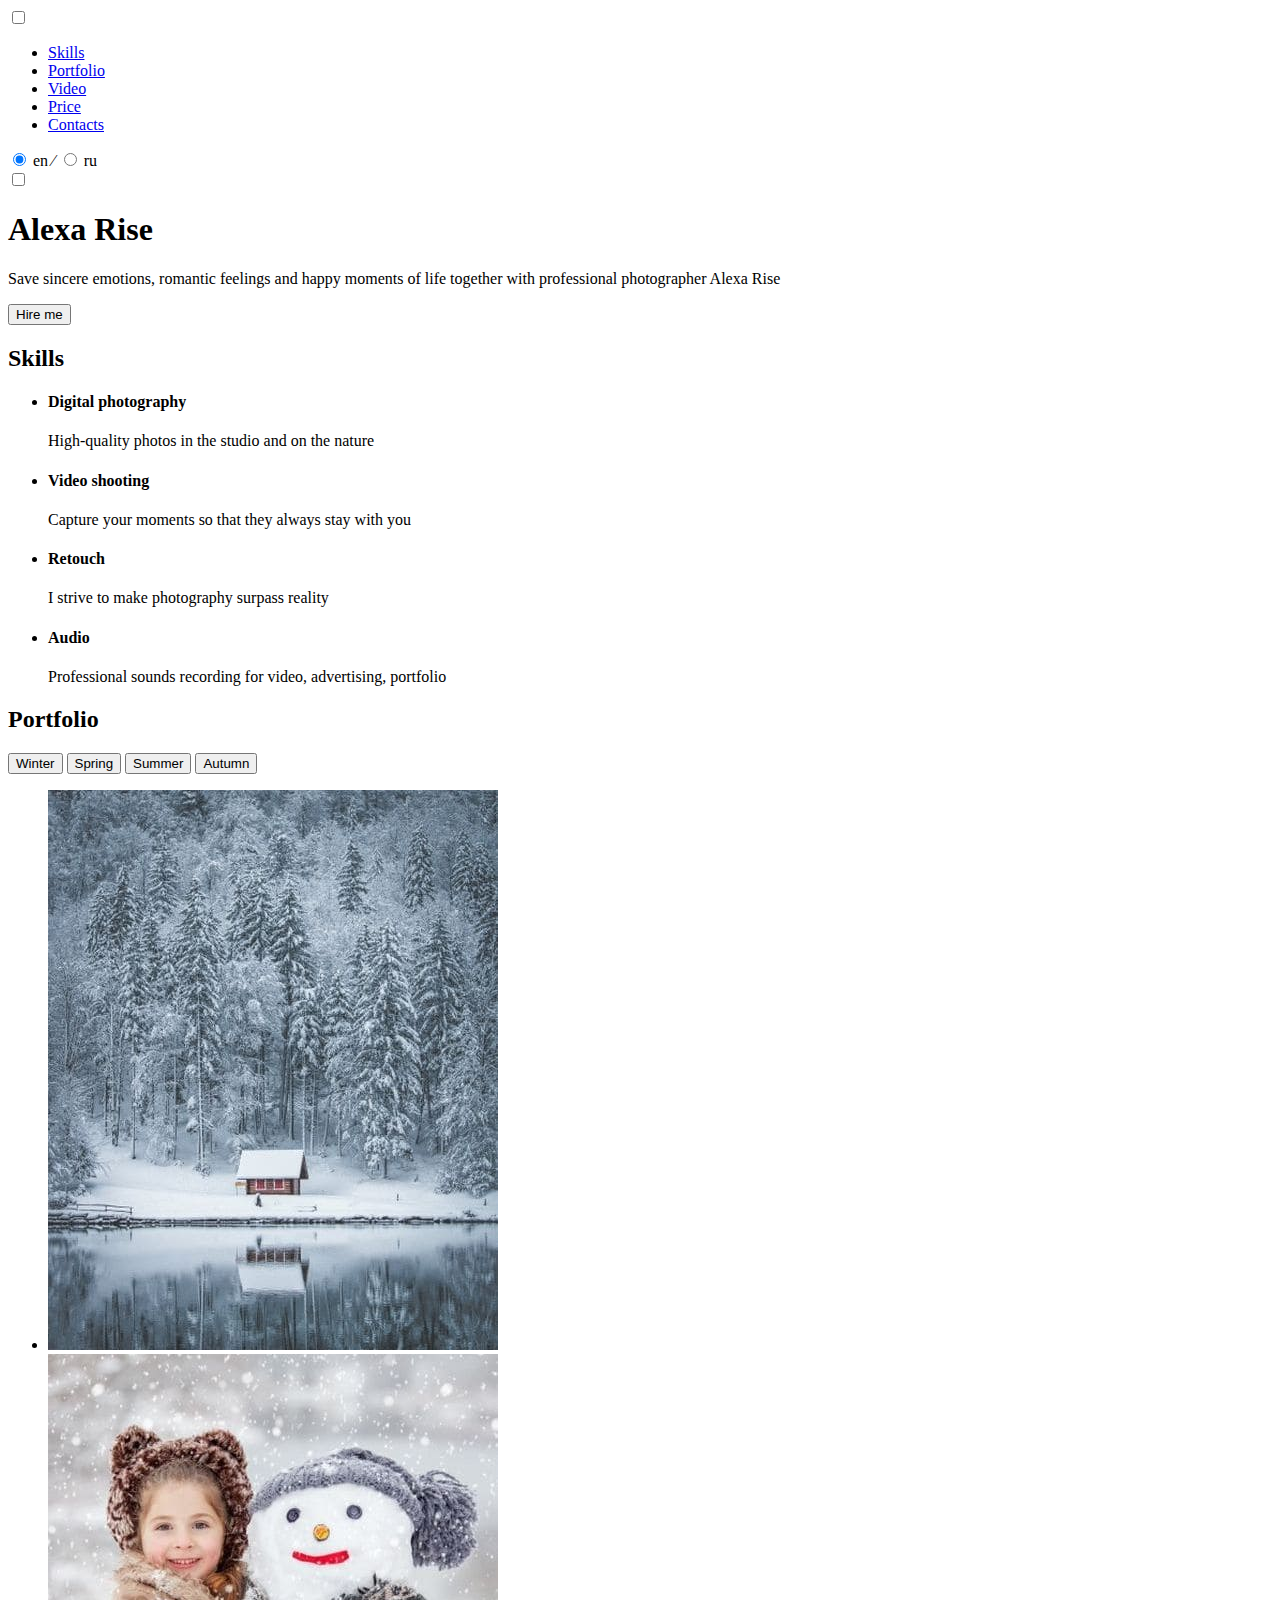
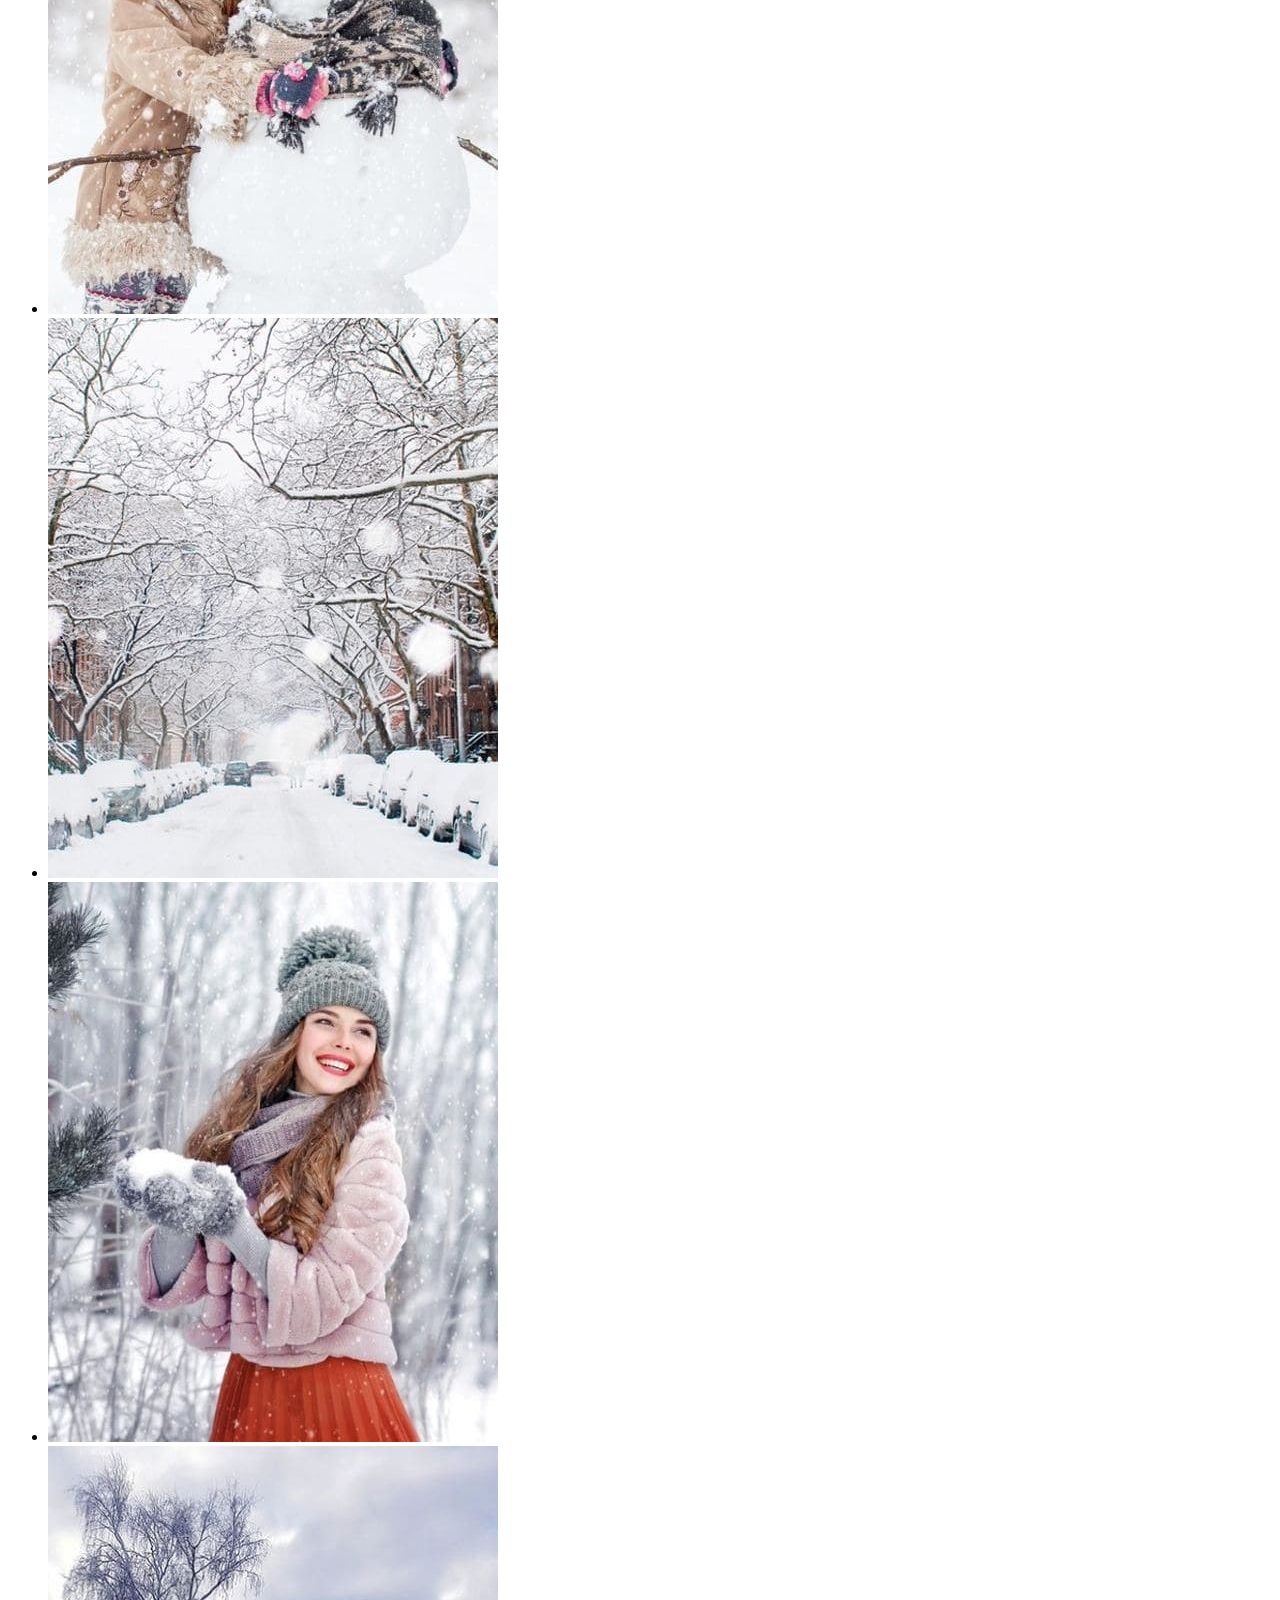
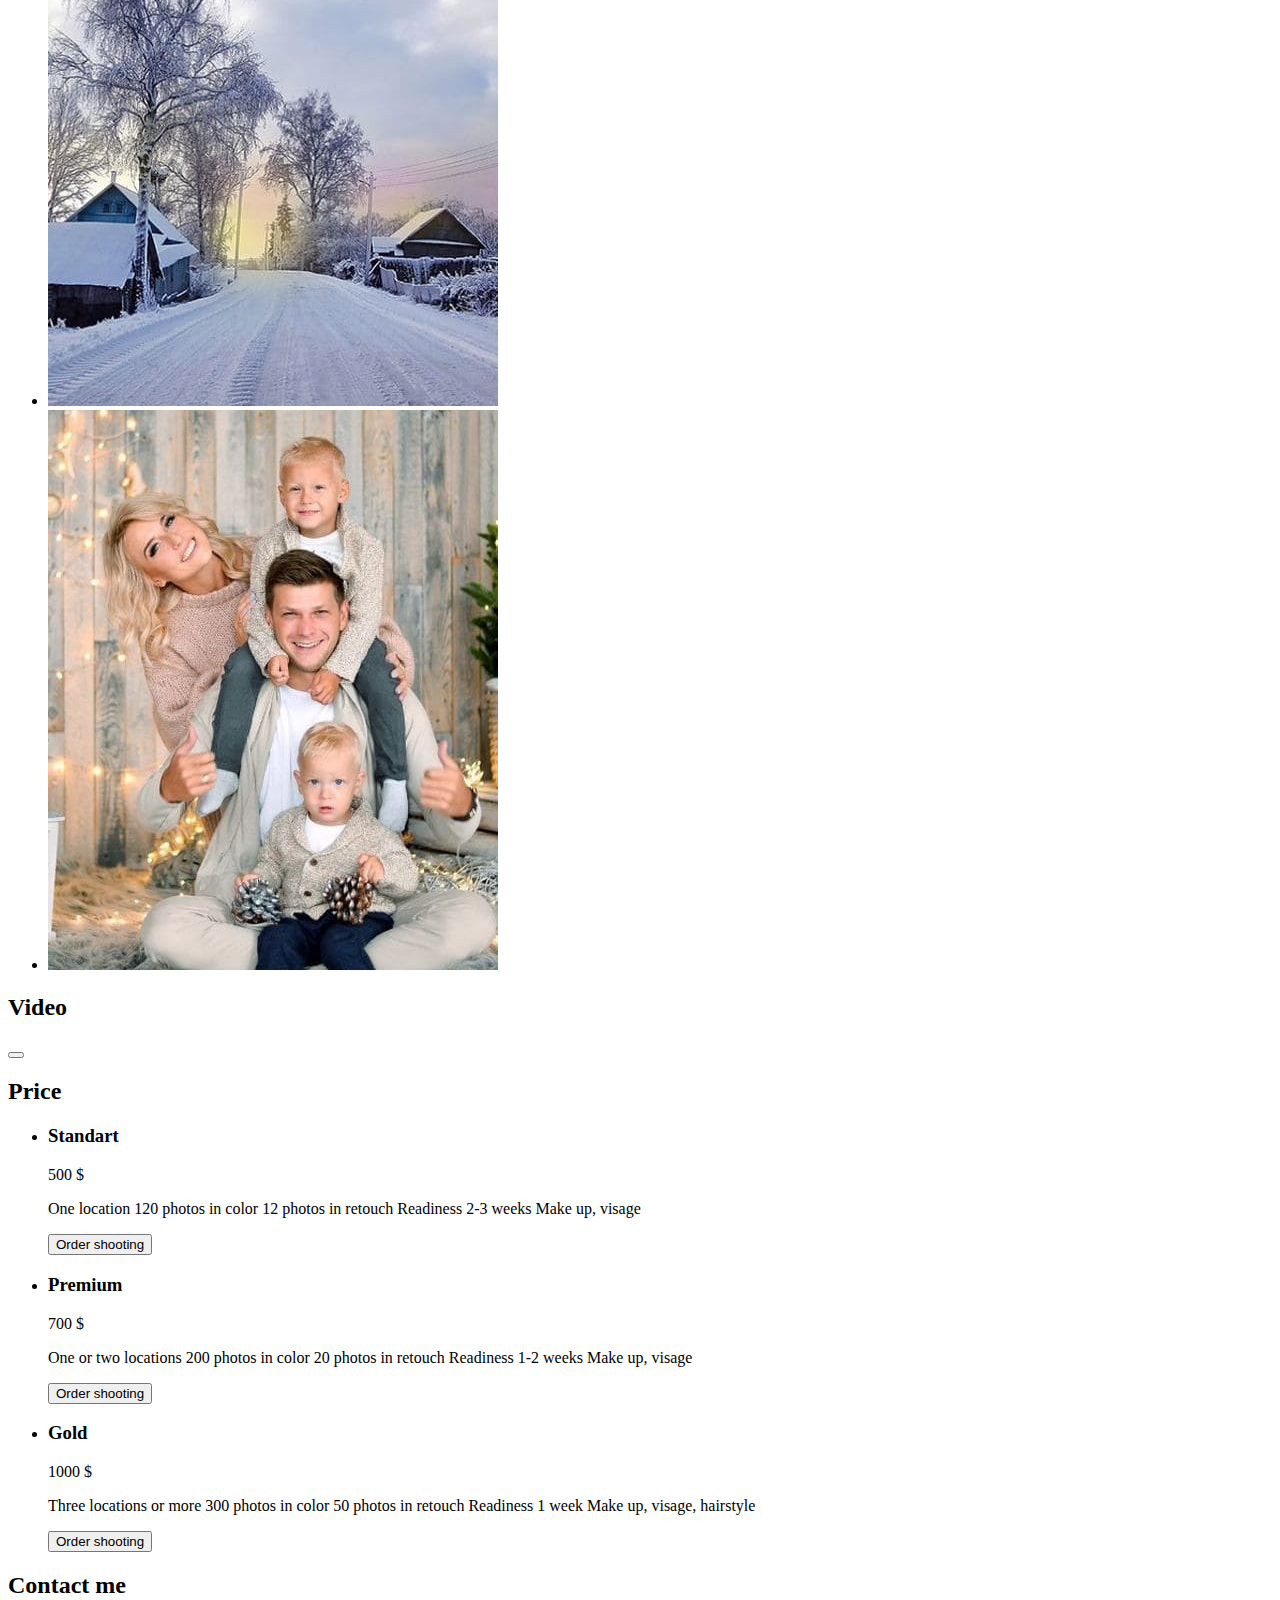
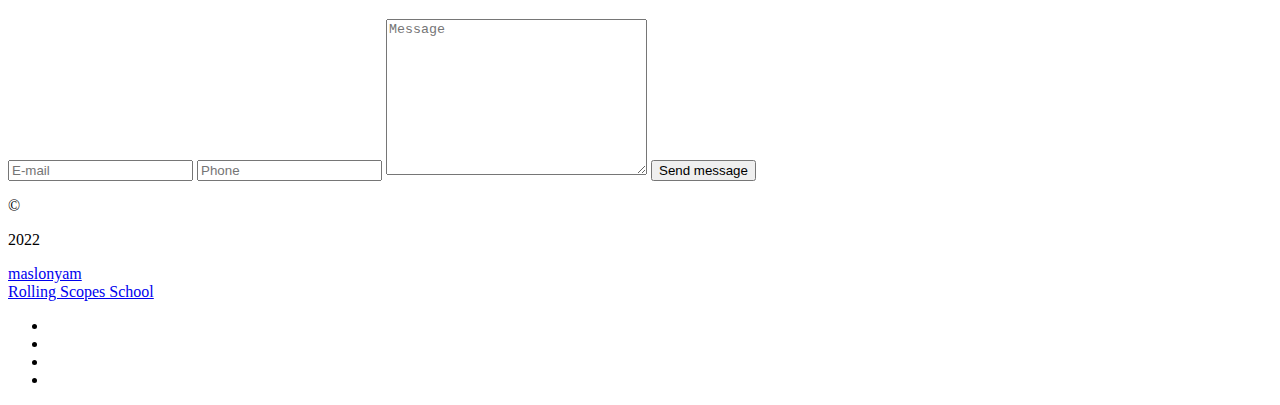
==== portfolio/index.html @ 8feaf35e "init: add assets and layout for the project" ====
<!DOCTYPE html>
<html lang="en">
<head>
  <meta charset="UTF-8">
  <meta name="viewport" content="width=device-width, initial-scale=1.0">
  <title>Portfolio</title>
  <link rel="shortcut icon" href="assets/img/favicon.ico"/>
  <link rel="stylesheet" href="style.css">
</head>
<body class="body">
  <header class="header">
    <div class="container header-container">
      <a class="header__logo-link link" href="#"></a>
      <div class="header__menu">
      <input class="header__menu-input" type="checkbox">
        <span class="header__menu-icon"></span>
        <span class="header__menu-icon"></span>
        <span class="header__menu-icon"></span>
      </div>
      <nav class="header__navigation">
        <ul class="navigation-list">
          <li class="navigation-item">
            <a class="navigation-item__link link" href="#skills" data-i18="skills">Skills</a>
          </li>
          <li class="navigation-item">
            <a class="navigation-item__link link" href="#portfolio" data-i18="portfolio">Portfolio</a>
          </li>
          <li class="navigation-item">
            <a class="navigation-item__link link" href="#video" data-i18="video">Video</a>
          </li>
          <li class="navigation-item">
            <a class="navigation-item__link link" href="#price" data-i18="price">Price</a>
          </li>
          <li class="navigation-item">
            <a class="navigation-item__link link" href="#contacts" data-i18="contacts">Contacts</a>
          </li>
        </ul>
      </nav>
      <div class="header__lang-toggle">
        <input class="lang-toggle__switch" type="radio" data-lang="en" name="lang" value="en" checked="checked" id="en">
        <label class="lang-toggle__label" for="en">en</label>
        <span class="lang-toggle__slash">&frasl;</span>
        <input class="lang-toggle__switch" type="radio" data-lang="ru" name="lang" value="ru" id="ru">
        <label class="lang-toggle__label" for="ru">ru</label>
      </div>
      <div class="header__theme-toggle"><input class="theme-toggle__input" type="checkbox"></div>
    </div>
  </header>
  <main>
    <div class="container">
      <section class="hero section">
        <div class="hero-container">
          <h1 class="hero-title" data-i18="hero-title">Alexa Rise</h1>
          <p class="hero-about" data-i18="hero-text">Save sincere emotions, romantic feelings and happy moments of life together with professional photographer Alexa Rise</p>
          <button class="hero-button button" data-i18="hire">Hire me</button>
        </div>
      </section>
      <section id="skills" class="skills section">
        <div class="section-title_wrapper">
          <h2 class="section-title" data-i18="skills">Skills</h2>
        </div>
        <ul class="skills-list">
          <li class="skills-item">
            <h4 class="skills-item__header" data-i18="skill-title-1">Digital photography</h4>
            <p class="skills-item__about" data-i18="skill-text-1">High-quality photos in the studio and on the nature</p>
          </li>
          <li class="skills-item">
            <h4 class="skills-item__header" data-i18="skill-title-2">Video shooting</h4>
            <p class="skills-item__about" data-i18="skill-text-2">Capture your moments so that they always stay with you</p>
          </li>
          <li class="skills-item">
            <h4 class="skills-item__header" data-i18="skill-title-3">Retouch</h4>
            <p class="skills-item__about" data-i18="skill-text-3">I strive to make photography surpass reality</p>
          </li>
          <li class="skills-item">
            <h4 class="skills-item__header" data-i18="skill-title-4">Audio</h4>
            <p class="skills-item__about" data-i18="skill-text-4">Professional sounds recording for video, advertising, portfolio</p>
          </li>
        </ul>
      </section>
      <section id="portfolio" class="portfolio section">
        <div class="section-title_wrapper">
          <h2 class="section-title" data-i18="portfolio">Portfolio</h2>
        </div>
        <div class="portfolio-toggle">
          <button class="portfolio-toggle__button button button_inverse active" data-season="winter" data-i18="winter">Winter</button>
          <button class="portfolio-toggle__button button button_inverse" data-season="spring" data-i18="spring">Spring</button>
          <button class="portfolio-toggle__button button button_inverse" data-season="summer" data-i18="summer">Summer</button>
          <button class="portfolio-toggle__button button button_inverse" data-season="autumn" data-i18="autumn">Autumn</button>
        </div>
        <ul class="portfolio-list">
          <li class="portfolio-item">
            <img class="portfolio-item__image" src="assets/img/winter/portfolio__img-1.jpg" alt="Photo 1">
          </li>
          <li class="portfolio-item">
            <img class="portfolio-item__image" src="assets/img/winter/portfolio__img-2.jpg" alt="Photo 2">
          </li>
          <li class="portfolio-item">
            <img class="portfolio-item__image" src="assets/img/winter/portfolio__img-3.jpg" alt="Photo 3">
          </li>
          <li class="portfolio-item">
            <img class="portfolio-item__image" src="assets/img/winter/portfolio__img-4.jpg" alt="Photo 4">
          </li>
          <li class="portfolio-item">
            <img class="portfolio-item__image" src="assets/img/winter/portfolio__img-5.jpg" alt="Photo 5">
          </li>
          <li class="portfolio-item">
            <img class="portfolio-item__image" src="assets/img/winter/portfolio__img-6.jpg" alt="Photo 6">
          </li>
        </ul>
      </section>
      <section id="video" class="video section">
        <div class="section-title_wrapper">
          <h2 class="section-title" data-i18="video">Video</h2>
        </div>
        <div class="video-player">
          <button class="video-player__button" type="button"></button>
        </div>
      </section>
      <section id="price" class="price section">
        <div class="section-title_wrapper">
          <h2 class="section-title" data-i18="price">Price</h2>
        </div>
        <ul class="price-list">
          <li class="price-item">
            <h3 class="price-item__header">Standart</h3>
            <p class="price-item__cost">500 $</p>
            <p class="price-item__service-details">
              <span class="service-detail__item" data-i18="price-descripton-1-span-1">One location</span>
              <span class="service-detail__item" data-i18="price-descripton-1-span-2">120 photos in color</span>
              <span class="service-detail__item" data-i18="price-descripton-1-span-3">12 photos in retouch</span>
              <span class="service-detail__item" data-i18="price-descripton-1-span-4">Readiness 2-3 weeks</span>
              <span class="service-detail__item" data-i18="price-descripton-1-span-5">Make up, visage</span>
            </p>
            <button class="price-item__button button" data-i18="order">Order shooting</button>
          </li>
          <li class="price-item">
            <h3 class="price-item__header">Premium</h3>
            <p class="price-item__cost">700 $</p>
            <p class="price-item__service-details">
              <span class="service-detail__item" data-i18="price-descripton-2-span-1">One or two locations</span>
              <span class="service-detail__item" data-i18="price-descripton-2-span-2">200 photos in color</span>
              <span class="service-detail__item" data-i18="price-descripton-2-span-3">20 photos in retouch</span>
              <span class="service-detail__item" data-i18="price-descripton-2-span-4">Readiness 1-2 weeks</span>
              <span class="service-detail__item" data-i18="price-descripton-2-span-5">Make up, visage</span>
            </p>
            <button class="price-item__button button" data-i18="order">Order shooting</button>
          </li>
          <li class="price-item">
            <h3 class="price-item__header">Gold</h3>
            <p class="price-item__cost">1000 $</p>
            <p class="price-item__service-details">
              <span class="service-detail__item" data-i18="price-descripton-3-span-1">Three locations or more</span>
              <span class="service-detail__item" data-i18="price-descripton-3-span-2">300 photos in color</span>
              <span class="service-detail__item" data-i18="price-descripton-3-span-3">50 photos in retouch</span>
              <span class="service-detail__item" data-i18="price-descripton-3-span-4">Readiness 1 week</span>
              <span class="service-detail__item" data-i18="price-descripton-3-span-5">Make up, visage, hairstyle</span>
            </p>
            <button class="price-item__button button" data-i18="order">Order shooting</button>
          </li>
        </ul>
      </section>
      <section id="contacts" class="contacts section">
        <form action="#" class="contacts-form">
          <h2 class="section-title contacts-form__header" data-i18="contact-me">Contact me</h2>
          <input class="contacts__email-input input" type="email" name="email" id="email" placeholder="E-mail">
          <input class="contacts__phone-input input" type="tel" name="phone" id="tel" placeholder="Phone">
          <textarea class="contacts__message-input input" name="message" id="message" cols="30" rows="10" placeholder="Message"></textarea>
          <button class="contacts__button button" data-i18="send-message">Send message</button>
        </form>
      </section>
    </div>
  </main>
  <footer class="footer">
    <div class="container">
      <div class="footer__copyright">
      <p class="copyright-sign copyright-item">&copy;</p>
      <p class="copyright-year copyright-item">2022</p>
      <a class="copyright-link copyright-item link" href="https://github.com/maslonyam">maslonyam</a>
    </div>
      <a class="footer__rss-link link" href="https://rs.school/js-stage0/">Rolling Scopes School</a>
      <ul class="footer__socials-list">
        <li class="socials-item">
          <a class="socials-item__link link" href="https://instagram.com">
          </a>
        </li>
        <li class="socials-item">
          <a class="socials-item__link link" href="https://facebook.com">
          </a>
        </li>
        <li class="socials-item">
          <a class="socials-item__link link" href="https://twitter.com">
          </a>
        </li>
        <li class="socials-item">
          <a class="socials-item__link link" href="https://pinterest.com">
          </a>
        </li>
      </ul>
    </div>
  </footer>
  <script async type="module" src="index.js"></script>
</body>
</html>
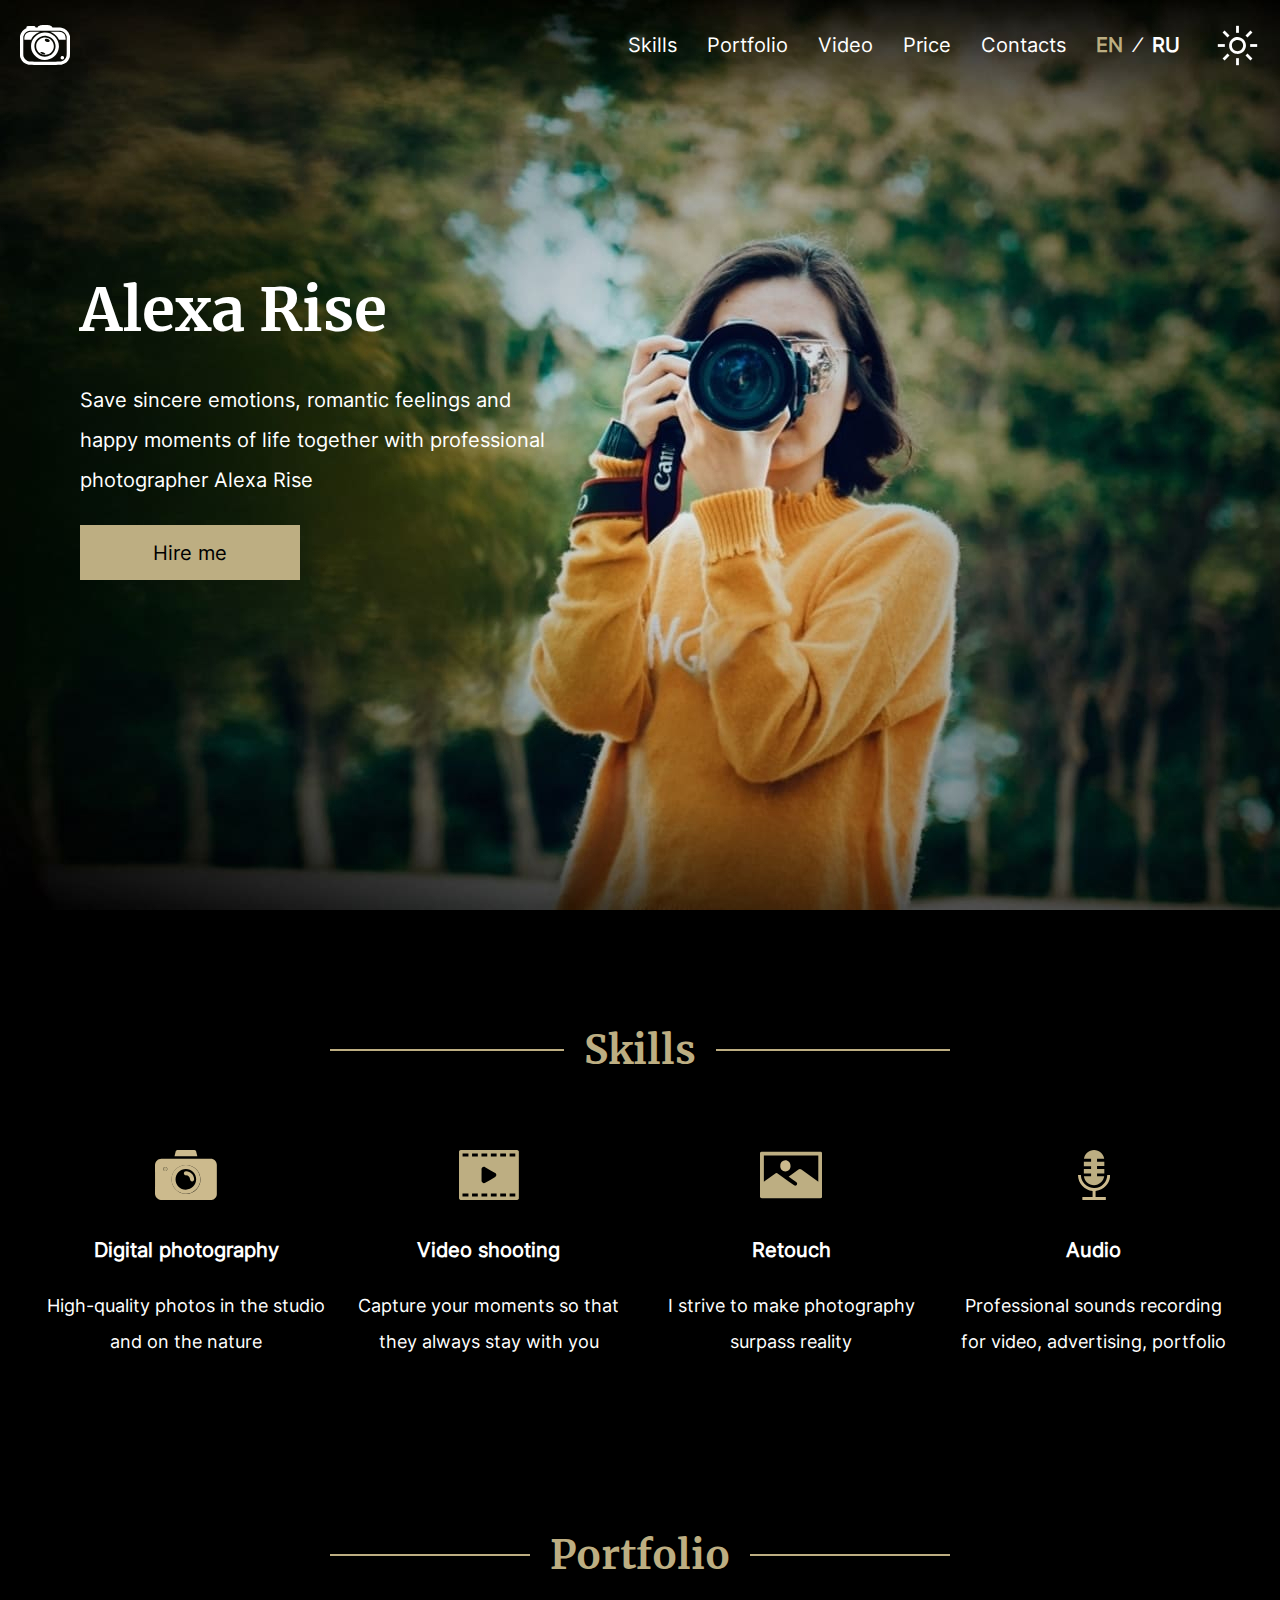
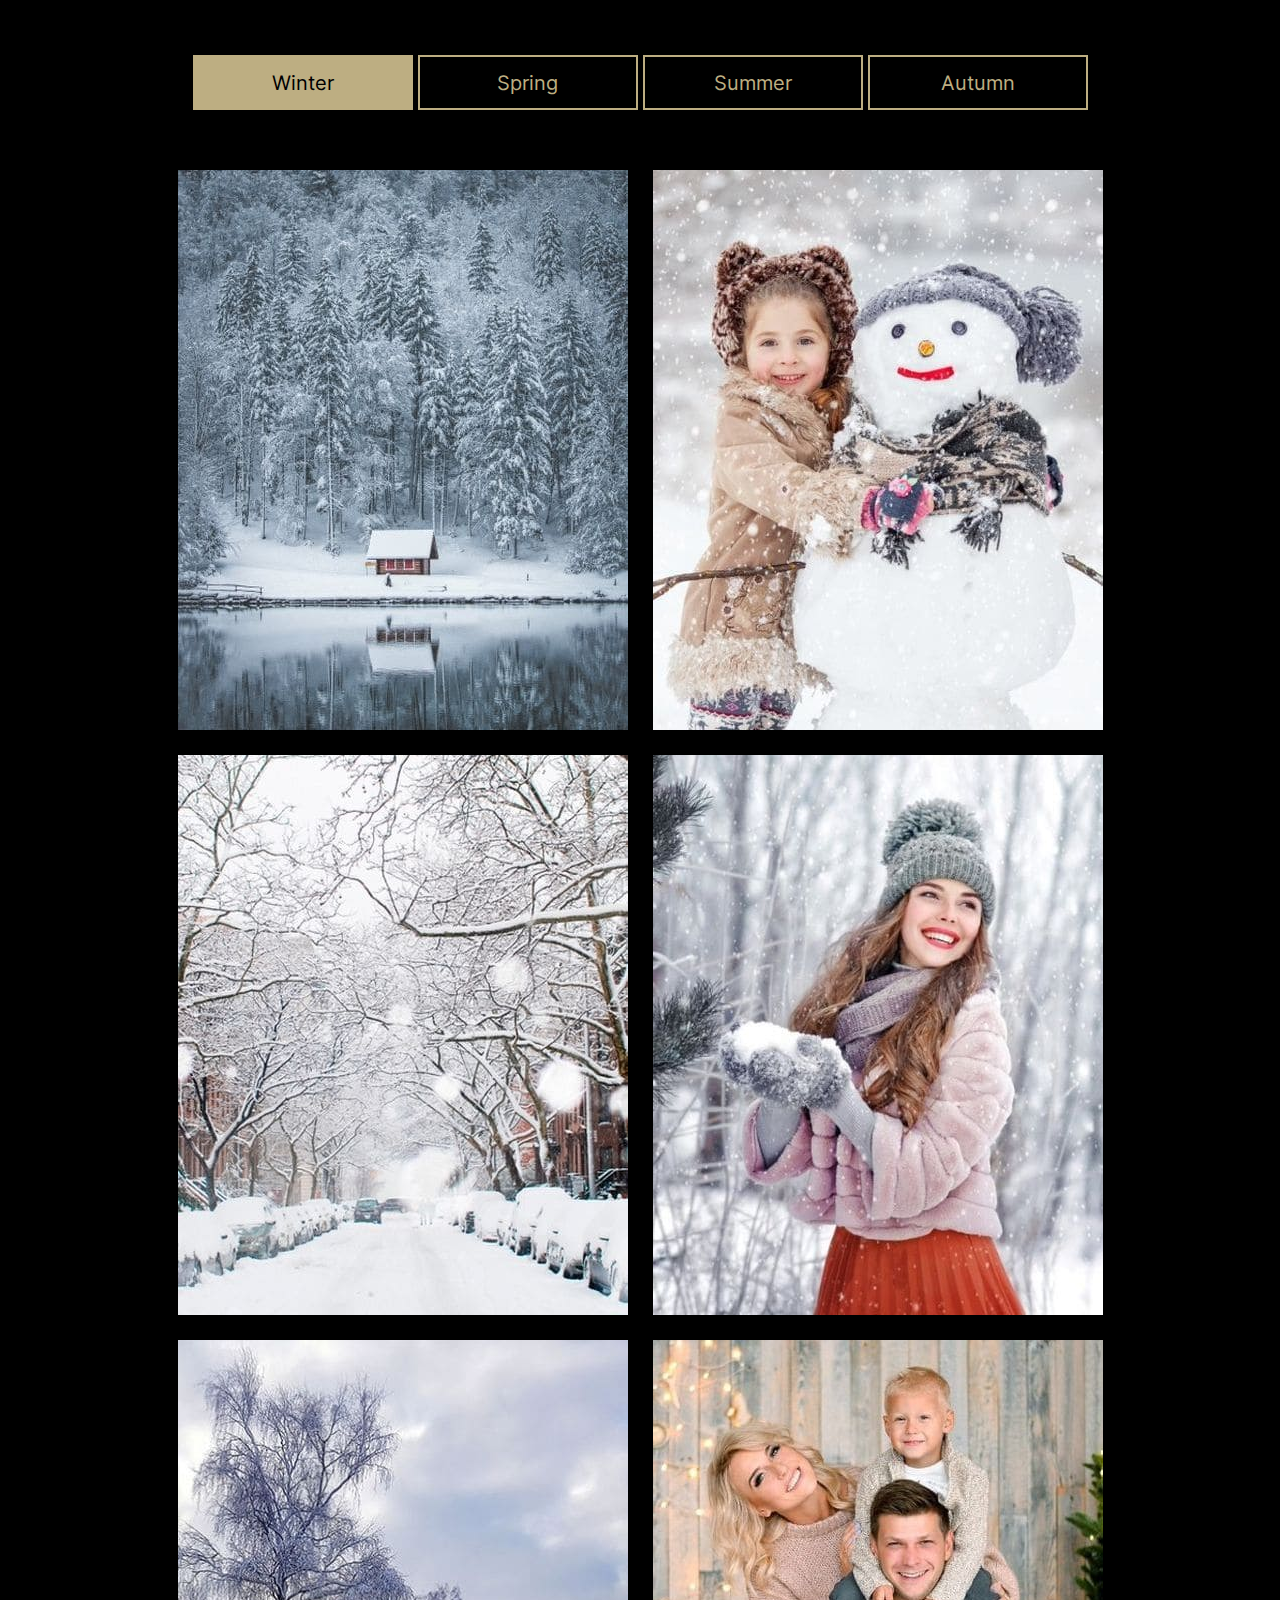
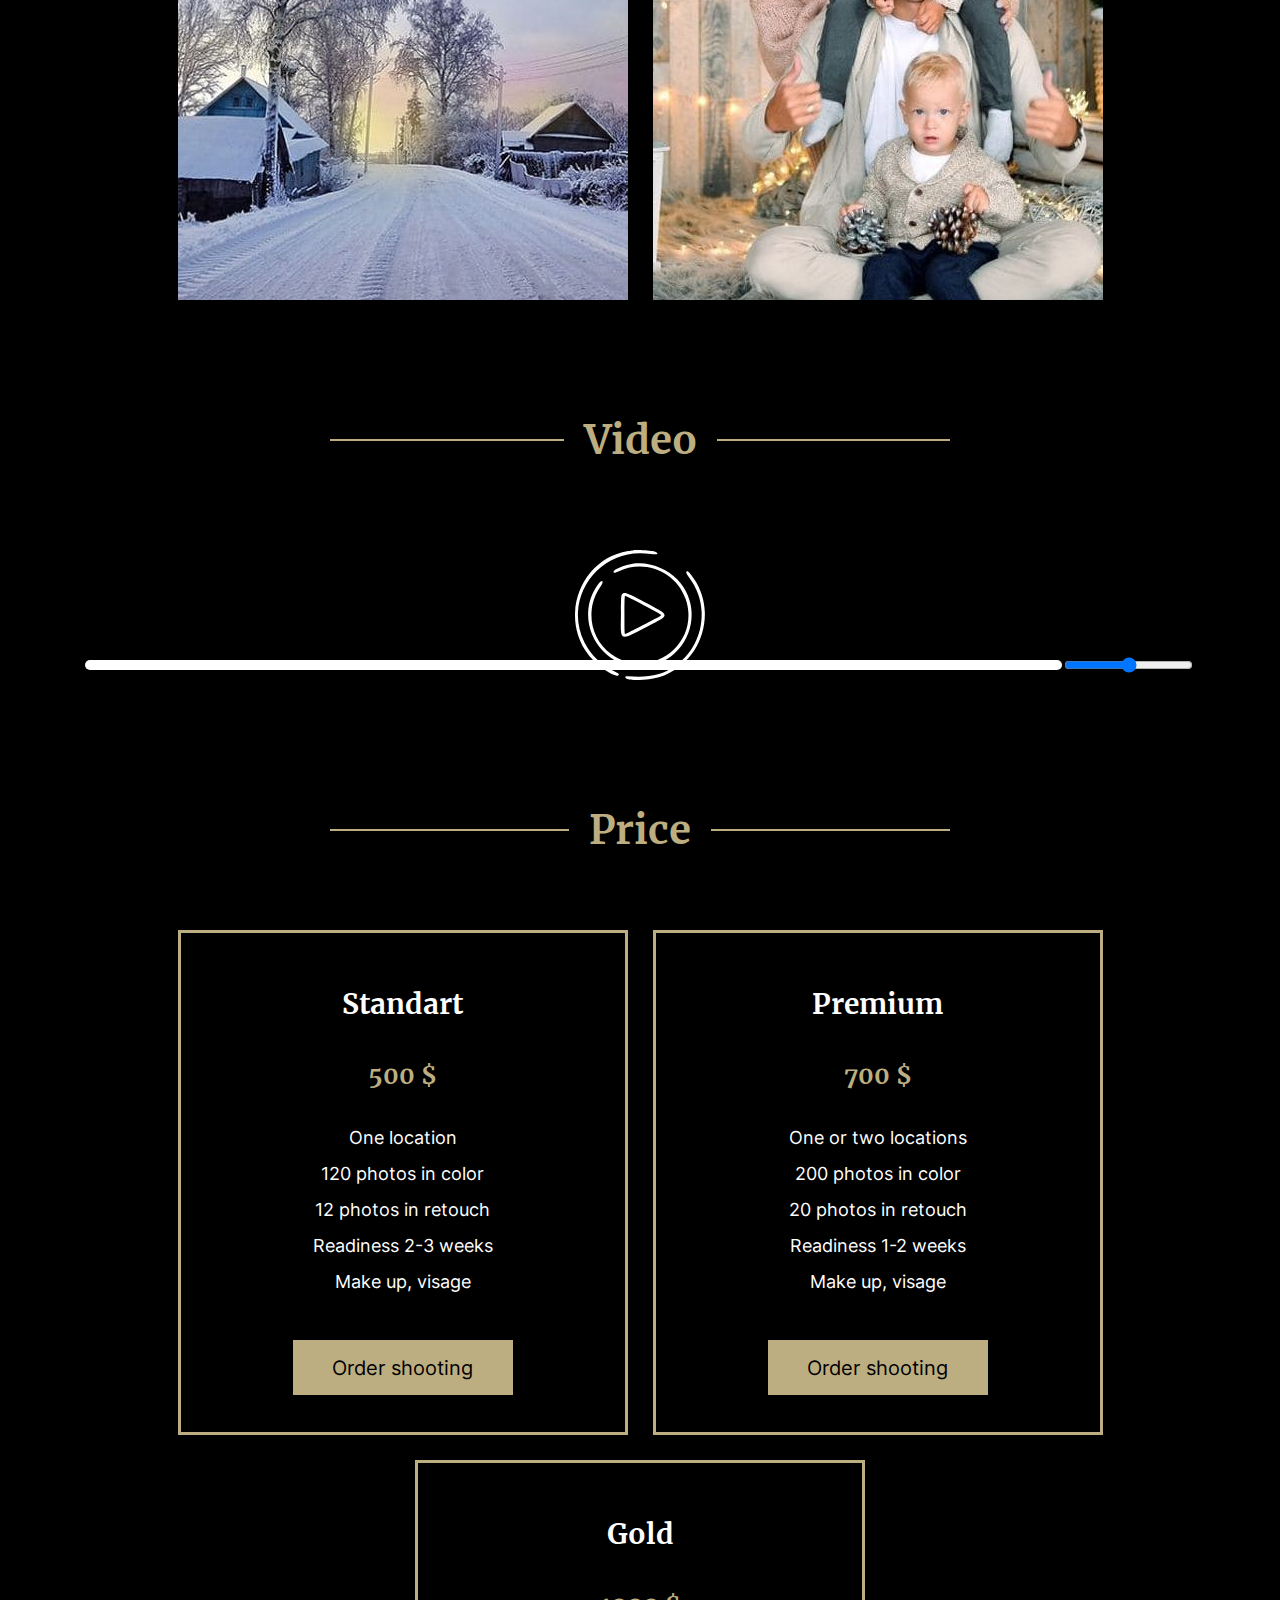
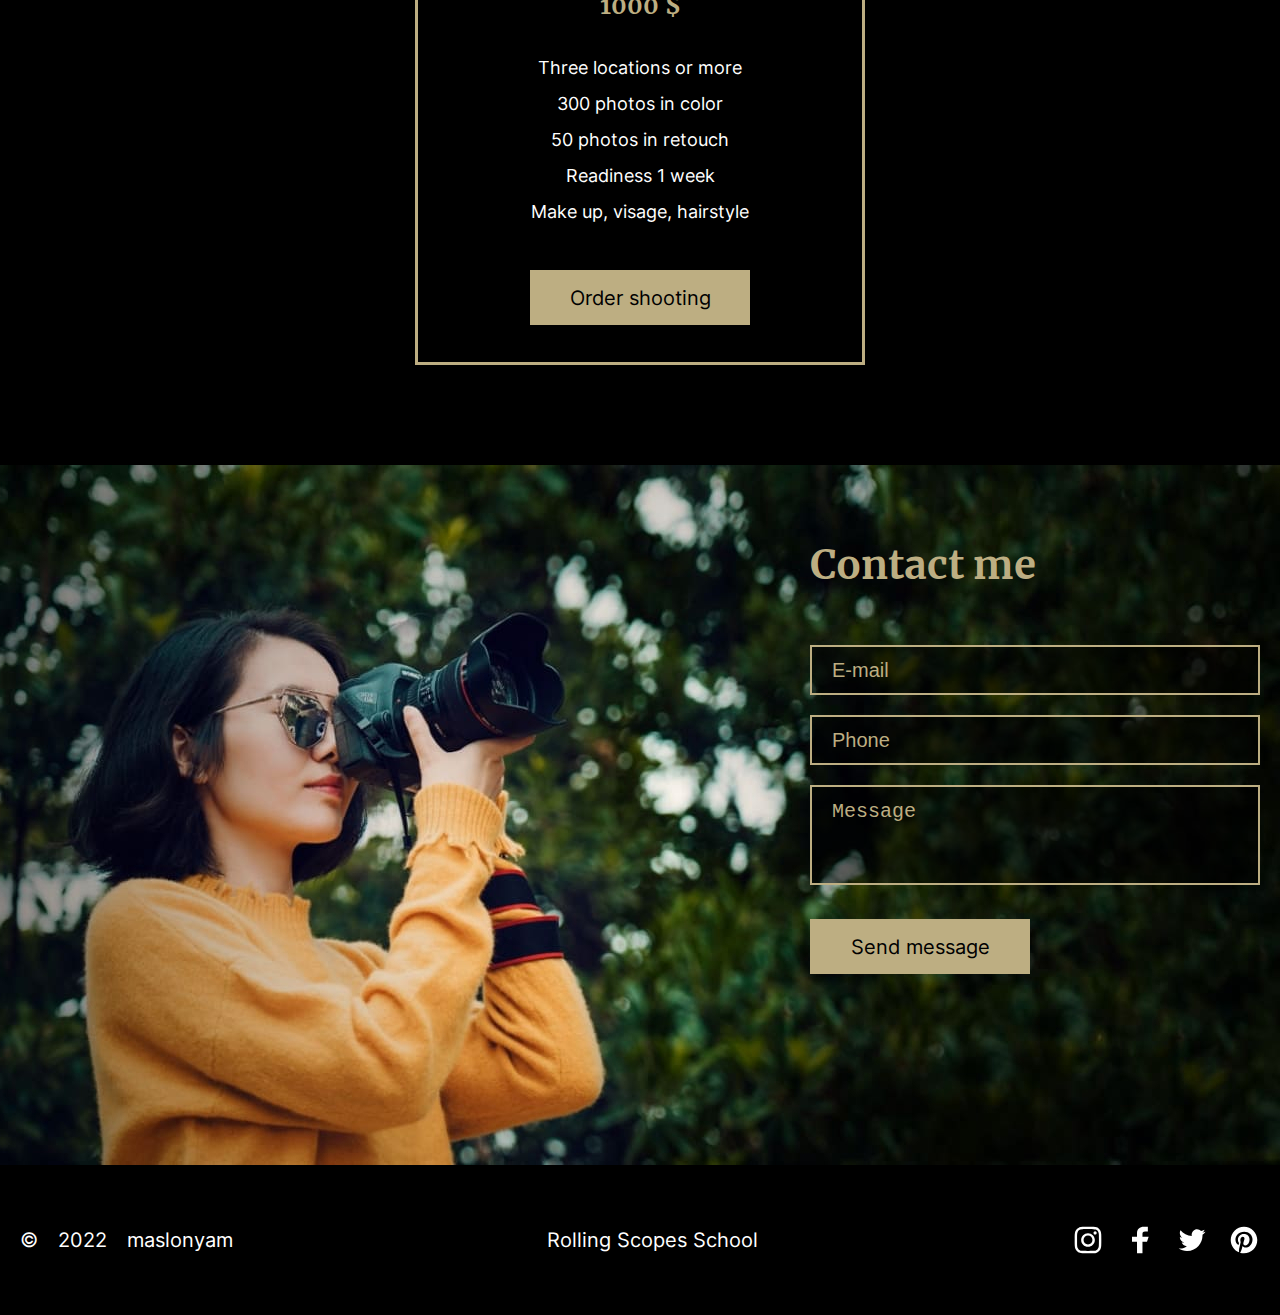
==== commit cfc0039e: "feat: add video player" ====
--- a/portfolio/index.html
+++ b/portfolio/index.html
@@ -114,7 +114,16 @@
           <h2 class="section-title" data-i18="video">Video</h2>
         </div>
         <div class="video-player">
+          <video class="video-player__viewer" src="assets/video/video.mp4"></video>
           <button class="video-player__button" type="button"></button>
+          <div class="video-player__control-panel">
+            <button class="control-panel__play control-button"></button>
+            <div class="control-panel__progress-bar">
+              <div class="progress-bar__fill"></div>
+            </div>
+            <input class="control-panel__volume" type="range" name="volume" min="0" max="1" step="0.05" calue="1">
+            <button class="control-panel__fullscreen control-button"></button>
+          </div>
         </div>
       </section>
       <section id="price" class="price section">
--- a/portfolio/style.css
+++ b/portfolio/style.css
@@ -0,0 +1,1025 @@
+/* stylelint-disable selector-class-pattern */
+:root {
+  --color-gold: #bdae82;
+  --color-black: #000;
+  --color-white: #fff;
+  --pad: 0 20px;
+  --mar-0-a: 0 auto;
+  --header-1: 60px;
+  --header-2: 40px;
+  --header-3: 28px;
+  --reg-font: 20px;
+  --acc-font: 24px;
+  --des-font: 18px;
+  --l-h: 2em;
+}
+
+@font-face {
+  font-weight: 400;
+  font-family: Inter;
+  src: url("assets/fonts/Inter-Regular.ttf");
+}
+
+@font-face {
+  font-weight: 700;
+  font-family: Inter, sans-serif;
+  src: url("assets/fonts/Inter-Bold.ttf");
+}
+
+@font-face {
+  font-weight: 400;
+  font-family: Merriweather;
+  src: url("assets/fonts/Merriweather-Regular.ttf");
+}
+
+@font-face {
+  font-weight: 700;
+  font-family: Merriweather;
+  src: url("assets/fonts/Merriweather-Bold.ttf");
+}
+
+h1,
+h2,
+h3 {
+  color: var(--color-white);
+  font-family: Merriweather, serif;
+  line-height: var(--l-h);
+}
+
+h4,
+li,
+p,
+a,
+label,
+span,
+button {
+  color: var(--color-white);
+  font-size: var(--reg-font);
+  font-family: Inter, sans-serif;
+  line-height: var(--l-h);
+}
+
+ul {
+  margin: 0;
+  padding: 0;
+}
+
+li {
+  list-style: none;
+}
+
+.link {
+  text-decoration: none;
+}
+
+.link:hover {
+  filter: invert(26%) sepia(15%) saturate(638%) hue-rotate(7deg) brightness(92%)
+    contrast(87%);
+  transition: 0.3s;
+}
+
+.section-title {
+  width: fit-content;
+  margin: var(--mar-0-a);
+  padding: var(--pad);
+  color: var(--color-gold);
+  font-size: var(--header-2);
+  background-color: var(--color-black);
+}
+
+.section-title_light-theme {
+  background-color: var(--color-white);
+}
+
+.section-title_wrapper {
+  width: 50%;
+  margin: var(--mar-0-a);
+  margin-bottom: 60px;
+  padding-top: 100px;
+  background-image: linear-gradient(
+    to top,
+    var(--color-black) 39px,
+    var(--color-gold) 39px,
+    var(--color-gold) 41px,
+    var(--color-black) 41px
+  );
+}
+
+.section-title_wrapper_light-theme {
+  background-image: linear-gradient(
+    to top,
+    var(--color-white) 39px,
+    var(--color-black) 39px,
+    var(--color-black) 41px,
+    var(--color-white) 41px
+  );
+}
+
+.button {
+  box-sizing: border-box;
+  width: 220px;
+  height: 55px;
+  color: var(--color-black);
+  background-color: var(--color-gold);
+  border: none;
+}
+
+.button:hover {
+  color: var(--color-white);
+  cursor: pointer;
+  transition: 0.3s;
+}
+
+.button_inverse {
+  color: var(--color-gold);
+  background-color: transparent;
+  border: 2px solid var(--color-gold);
+}
+
+.button_inverse:hover {
+  color: var(--color-black);
+  background-color: var(--color-gold);
+}
+
+.button_light {
+  background-color: var(--color-white);
+}
+
+.button_light:hover {
+  color: var(--color-gold);
+  background-color: var(--color-black);
+}
+
+.active {
+  color: var(--color-black);
+  background-color: var(--color-gold);
+}
+
+.input {
+  box-sizing: border-box;
+  width: 450px;
+  height: 50px;
+  margin-bottom: 20px;
+  padding: 5px 20px;
+  color: var(--color-gold);
+  font-size: var(--reg-font);
+  background-color: rgb(0 0 0 / 50%);
+  border: 2px solid var(--color-gold);
+  outline: none;
+}
+
+::placeholder {
+  color: var(--color-gold);
+  font-size: var(--reg-font);
+  font-family: inherit;
+  line-height: var(--l-h);
+}
+
+.text_light-theme {
+  color: var(--color-black);
+}
+
+a.text_light-theme:hover {
+  filter: invert(26%) sepia(15%) saturate(638%) hue-rotate(7deg)
+    brightness(250%) contrast(87%);
+}
+
+html {
+  scroll-behavior: smooth;
+}
+
+.body {
+  margin: 0;
+  background-color: var(--color-black);
+  scroll-behavior: smooth;
+}
+
+.back_light-theme {
+  background-color: var(--color-white);
+}
+
+.container {
+  box-sizing: border-box;
+  width: 1440px;
+  margin: var(--mar-0-a);
+}
+
+.skills,
+.portfolio,
+.video,
+.price {
+  padding: var(--pad);
+}
+
+.header {
+  height: 90px;
+}
+
+.header-container {
+  display: flex;
+  align-items: center;
+  height: 100%;
+  padding: var(--pad);
+  background: url("assets/img/hero__background.jpg");
+  background-repeat: no-repeat;
+  background-position: center 0;
+}
+
+.header_light {
+  background: url("assets/img/hero__background_light.jpg");
+  background-repeat: no-repeat;
+  background-position: center 0;
+}
+
+.header__logo-link {
+  width: 50px;
+  height: 50px;
+  background-image: url("assets/svg/header__logo.svg");
+  background-repeat: no-repeat;
+  background-size: contain;
+  transition: 0.3s;
+}
+
+.header__navigation {
+  margin-left: auto;
+}
+
+.header__menu-input {
+  display: none;
+}
+
+.navigation-list {
+  display: flex;
+}
+
+.navigation-item {
+  margin-right: 30px;
+  line-height: 50px;
+}
+
+.header__lang-toggle {
+  position: relative;
+}
+
+.lang-toggle__switch {
+  position: absolute;
+  top: 10px;
+  width: 20px;
+  height: 15px;
+  opacity: 0;
+}
+
+.lang-toggle__switch:hover {
+  cursor: pointer;
+}
+
+.lang-toggle__switch:checked + label {
+  color: var(--color-gold);
+}
+
+.lang-toggle__label {
+  font-weight: 700;
+  text-transform: uppercase;
+}
+
+.lang-toggle__slash {
+  margin: 0 8px;
+}
+
+.header__theme-toggle {
+  width: 45px;
+  height: 45px;
+  margin-left: 35px;
+  background-image: url("assets/svg/header__theme-toggle_light.svg");
+  background-repeat: no-repeat;
+  background-position: center;
+}
+
+.theme-toggle__input {
+  display: block;
+  width: 45px;
+  height: 45px;
+  opacity: 0;
+}
+
+.theme-toggle__input:hover {
+  cursor: pointer;
+}
+
+.header__theme-toggle:hover {
+  cursor: pointer;
+  filter: invert(26%) sepia(15%) saturate(638%) hue-rotate(7deg) brightness(92%)
+    contrast(87%);
+  transition: 0.3s;
+}
+
+.theme-toggle_light-theme {
+  background-image: url("assets/svg/header__theme-toggle_dark.svg");
+}
+
+.theme-toggle_light-theme:hover {
+  filter: invert(26%) sepia(15%) saturate(638%) hue-rotate(7deg)
+    brightness(250%) contrast(87%);
+}
+
+.hero {
+  height: 820px;
+  background: url("assets/img/hero__background.jpg");
+  background-repeat: no-repeat;
+  background-position: center -90px;
+}
+
+.hero_light {
+  background: url("assets/img/hero__background_light.jpg");
+  background-repeat: no-repeat;
+  background-position: center -90px;
+}
+
+.hero-container {
+  height: 100%;
+  padding-left: 80px;
+}
+
+.hero-title {
+  margin-top: 0;
+  margin-bottom: 10px;
+  padding-top: 160px;
+  font-size: var(--header-1);
+}
+
+.hero-about {
+  width: 470px;
+  margin-top: 0;
+  margin-bottom: 25px;
+}
+
+.skills-list {
+  display: flex;
+  flex-wrap: wrap;
+  justify-content: space-between;
+}
+
+.skills-item {
+  box-sizing: border-box;
+  width: 320px;
+  height: 240px;
+  padding: var(--pad);
+  text-align: center;
+  background-repeat: no-repeat;
+  background-position: center top;
+  background-size: 62px 50px;
+}
+
+.skills-item__header {
+  margin: 100px 20px 0;
+}
+
+.skills-item__about {
+  font-size: var(--des-font);
+}
+
+.skills-item:nth-child(1) {
+  background-image: url("assets/svg/skills__photo-icon.svg");
+}
+
+.skills-item:nth-child(2) {
+  background-image: url("assets/svg/skills__video-icon.svg");
+}
+
+.skills-item:nth-child(3) {
+  background-image: url("assets/svg/skills__retouch-icon.svg");
+}
+
+.skills-item:nth-child(4) {
+  background-image: url("assets/svg/skills__audio-icon.svg");
+}
+
+.portfolio-toggle {
+  display: flex;
+  gap: 5px;
+  width: fit-content;
+  margin: var(--mar-0-a);
+}
+
+.portfolio-list {
+  display: flex;
+  flex-wrap: wrap;
+  gap: 25px;
+  margin-top: 60px;
+}
+
+.portfolio-item {
+  height: 560px;
+}
+
+.video {
+  height: fit-content;
+}
+
+.video-player {
+  position: relative;
+  display: flex;
+  align-items: center;
+  justify-content: center;
+  background-repeat: no-repeat;
+  background-position: center 0;
+}
+
+.video-player__viewer {
+  width: 100%;
+  height: 100%;
+  object-fit: fill;
+  cursor: pointer;
+}
+
+.video-player__button {
+  position: absolute;
+  width: 130px;
+  height: 130px;
+  background: url("assets/svg/video-player__button.svg");
+  background-repeat: no-repeat;
+  background-size: contain;
+  border: none;
+  transition: 0.3s;
+}
+
+.video-player__control-panel {
+  position: absolute;
+  bottom: 0;
+  display: flex;
+  align-items: center;
+  justify-content: space-between;
+  box-sizing: border-box;
+  width: 100%;
+  height: 50px;
+  background-color: transparent;
+}
+
+.control-button {
+  width: 25px;
+  height: 25px;
+  margin: 8px 20px;
+  background-color: transparent;
+  background-repeat: no-repeat;
+  background-size: contain;
+  border: none;
+}
+
+.control-button:hover {
+  cursor: pointer;
+  filter: invert(26%) sepia(15%) saturate(638%) hue-rotate(7deg) brightness(92%)
+    contrast(87%);
+  transition: 0.3s;
+}
+
+.control-panel__play {
+  background-image: url("./assets/svg/video-player__play-button.svg");
+  filter: brightness(0) saturate(100%) invert(99%) sepia(0%) saturate(0%)
+    hue-rotate(296deg) brightness(110%) contrast(101%);
+}
+
+.control-panel__fullscreen {
+  background-image: url("./assets/svg/video-player__fullscreen.svg");
+}
+
+.video-player__button:hover {
+  cursor: pointer;
+  filter: invert(26%) sepia(15%) saturate(638%) hue-rotate(7deg) brightness(92%)
+    contrast(87%);
+}
+
+.control-panel__progress-bar {
+  width: 80%;
+  height: 10px;
+  background-color: var(--color-white);
+  border-radius: 10px;
+}
+
+.progress-bar__fill {
+  width: 0%;
+  height: 100%;
+  background-color: var(--color-gold);
+  border-radius: 10px;
+}
+
+.price-list {
+  display: flex;
+  flex-wrap: wrap;
+  gap: 25px;
+}
+
+.price-item {
+  box-sizing: border-box;
+  width: 450px;
+  height: 505px;
+  padding: 43px 20px;
+  text-align: center;
+  border: 3px solid var(--color-gold);
+}
+
+.price-item__header {
+  margin-top: 0;
+  margin-bottom: 20px;
+  font-size: var(--header-3);
+}
+
+.price-item__cost {
+  margin-top: 0;
+  margin-bottom: 20px;
+  color: var(--color-gold);
+  font-weight: 700;
+  font-size: var(--acc-font);
+  font-family: Merriweather, serif;
+}
+
+.price-item__service-details {
+  margin-bottom: 40px;
+}
+
+.service-detail__item {
+  display: block;
+  font-size: var(--des-font);
+}
+
+.contacts {
+  height: 700px;
+  margin-top: 100px;
+  background: url("assets/img/contacts__background.jpg");
+  background-position: center center;
+  background-size: auto 700px;
+}
+
+.contacts_light {
+  background: url("assets/img/contacts__background_light.jpg");
+}
+
+.contacts-form {
+  width: 450px;
+  height: 445px;
+  margin-left: auto;
+  padding: var(--pad);
+}
+
+.contacts-form__header {
+  margin: 0;
+  padding: 60px 0 40px;
+  background-color: transparent;
+}
+
+.contacts__message-input {
+  height: 100px;
+  margin-bottom: 30px;
+  resize: none;
+}
+
+.footer {
+  height: 150px;
+}
+
+.footer .container {
+  display: flex;
+  align-items: center;
+  justify-content: space-between;
+  height: 100%;
+  padding: var(--pad);
+}
+
+.footer__copyright {
+  display: inline-flex;
+  align-items: center;
+}
+
+.copyright-item {
+  padding-right: 20px;
+}
+
+.footer__socials-list {
+  display: inline-flex;
+}
+
+.socials-item__link {
+  display: block;
+  width: 32px;
+  height: 32px;
+  margin-left: 20px;
+  background-repeat: no-repeat;
+  background-position: center top;
+}
+
+.socials-item:nth-child(1) .socials-item__link {
+  background-image: url("assets/svg/contacts__inst-icon.svg");
+}
+
+.socials-item:nth-child(2) .socials-item__link {
+  background-image: url("assets/svg/contacts__fb-icon.svg");
+}
+
+.socials-item:nth-child(3) .socials-item__link {
+  background-image: url("assets/svg/contacts__tw-icon.svg");
+}
+
+.socials-item:nth-child(4) .socials-item__link {
+  background-image: url("assets/svg/contacts__pint-icon.svg");
+}
+
+.logos_light {
+  filter: invert(100%);
+}
+
+.logos_light:hover {
+  filter: invert(25%) sepia(15%) saturate(638%) hue-rotate(7deg)
+    brightness(100%) contrast(87%);
+}
+
+@media (max-width: 1440px) {
+  .container {
+    width: 100%;
+    min-width: 768px;
+  }
+
+  .skills-list {
+    justify-content: space-around;
+    margin: 0 15px 5px;
+  }
+
+  .skills-item {
+    width: 300px;
+    height: 225px;
+    margin-bottom: 35px;
+    padding: 0 10px;
+  }
+
+  .skills-item__header {
+    margin-top: 80px;
+  }
+
+  .portfolio-toggle {
+    flex-wrap: wrap;
+    justify-content: center;
+  }
+
+  .portfolio-list {
+    justify-content: center;
+  }
+
+  .price-list {
+    justify-content: center;
+  }
+}
+
+@media (max-width: 801px) {
+  :root {
+    --header-1: 32px;
+    --header-2: 32px;
+    --header-3: 28px;
+    --l-h: 1.2em;
+    --l-h-header: 2em;
+  }
+
+  html {
+    overflow-x: hidden;
+  }
+
+  h1,
+  h2,
+  h3,
+  h4 {
+    line-height: var(--l-h-header);
+  }
+
+  .section-title_wrapper {
+    display: flex;
+    align-items: center;
+    height: 80px;
+    margin-bottom: 0;
+    padding-top: 80px;
+    padding-bottom: 50px;
+    background-image: linear-gradient(
+      to bottom,
+      var(--color-black) 119px,
+      var(--color-gold) 119px,
+      var(--color-gold) 121px,
+      var(--color-black) 121px
+    );
+  }
+
+  .section-title_wrapper_light-theme {
+    background-image: linear-gradient(
+      to bottom,
+      var(--color-white) 119px,
+      var(--color-black) 119px,
+      var(--color-black) 121px,
+      var(--color-white) 121px
+    );
+  }
+
+  .input {
+    width: 100%;
+    max-width: 450px;
+  }
+
+  .container {
+    min-width: 280px;
+  }
+
+  .header__theme-toggle {
+    margin-right: 30px;
+    margin-left: 0;
+  }
+
+  .header-container {
+    padding: 0 60px;
+    background-position: center -100px;
+  }
+
+  .header__navigation {
+    position: fixed;
+    top: 0;
+    right: -670px;
+    z-index: 1;
+    width: 80%;
+    height: 100%;
+    background-color: var(--color-black);
+    transition: 0.5s;
+  }
+
+  .header__navigation_light {
+    background-color: var(--color-white);
+  }
+
+  .header__menu {
+    position: relative;
+    z-index: 2;
+    order: 2;
+    margin-right: 4px;
+  }
+
+  .header__menu-input {
+    position: absolute;
+    display: block;
+    width: 50px;
+    height: 30px;
+    margin: 0;
+    cursor: pointer;
+    opacity: 0;
+  }
+
+  .header__menu-icon {
+    display: block;
+    width: 50px;
+    height: 3px;
+    margin-bottom: 10px;
+    background-color: var(--color-white);
+  }
+
+  .header__menu-icon:nth-child(4) {
+    margin-bottom: 0;
+  }
+
+  .header__menu-input:hover ~ .header__menu-icon {
+    background-color: var(--color-gold);
+    transition: 0.3s;
+  }
+
+  .header__menu-input:checked ~ .header__menu-icon:nth-child(3) {
+    display: none;
+  }
+
+  .header__menu-input:checked ~ .header__menu-icon:nth-child(2) {
+    transform: translateY(7px) rotate(-45deg);
+    transform-origin: center;
+    transition: 0.3s;
+  }
+
+  .header__menu-input:checked ~ .header__menu-icon:nth-child(4) {
+    transform: translateY(-5px) rotate(45deg);
+    transform-origin: center;
+    transition: 0.3s;
+  }
+
+  .menu-icon_light {
+    background-color: var(--color-black);
+  }
+
+  .open {
+    right: 0;
+    transition: 0.5s;
+  }
+
+  .header__lang-toggle {
+    margin-right: 10px;
+    margin-left: auto;
+  }
+
+  .navigation-list {
+    flex-direction: column;
+    padding-top: 134px;
+    padding-left: 20%;
+  }
+
+  .navigation-item__link {
+    font-size: 35px;
+    line-height: 2.5em;
+  }
+
+  .hero {
+    height: 500px;
+    background-position: center -190px;
+  }
+
+  .hero-container {
+    padding: 0 60px;
+  }
+
+  .hero-title {
+    margin-bottom: 20px;
+    padding-top: 78px;
+    font-weight: 400;
+  }
+
+  .hero-about {
+    width: 60%;
+    min-width: 280px;
+    margin-bottom: 60px;
+  }
+
+  .skills .section-title_wrapper {
+    padding-bottom: 45px;
+  }
+
+  .portfolio-toggle {
+    margin: 0 50px;
+  }
+
+  .portfolio-item__image {
+    width: 100%;
+  }
+
+  .video {
+    padding: 0;
+  }
+
+  .video-player__button {
+    width: 75px;
+    height: 75px;
+  }
+
+  .price-list {
+    gap: 50px;
+  }
+
+  .price-item {
+    width: 58%;
+    min-width: 300px;
+    max-width: 420px;
+  }
+
+  .price-item__cost {
+    line-height: var(--l-h-header);
+  }
+
+  .service-detail__item {
+    line-height: var(--l-h-header);
+  }
+
+  .contacts {
+    height: 600px;
+    margin-top: 80px;
+  }
+
+  .contacts-form__header {
+    margin: 0 auto;
+  }
+
+  .contacts-form {
+    width: 80%;
+    min-width: 280px;
+    margin: var(--mar-0-a);
+    text-align: center;
+  }
+
+  .footer {
+    height: 190px;
+  }
+
+  .footer .container {
+    flex-direction: column;
+    justify-content: space-between;
+    padding: 28px 20px;
+  }
+
+  .footer__copyright p {
+    margin: 0;
+  }
+
+  .copyright-item:nth-child(3) {
+    padding-right: 0;
+  }
+
+  .footer__socials-list {
+    align-items: center;
+    height: 50px;
+  }
+
+  .socials-item:nth-child(1) .socials-item__link {
+    margin-left: 0;
+  }
+}
+
+@media (max-width: 640px) {
+  .header__navigation {
+    width: 100%;
+  }
+
+  .video-player__control-panel {
+    height: 30px;
+  }
+
+  .control-button {
+    width: 10px;
+    height: 10px;
+    margin: 2px 10px;
+  }
+
+  .control-panel__progress-bar {
+    height: 6px;
+  }
+}
+
+@media (max-width: 400px) {
+  :root {
+    --reg-font: 16px;
+    --des-font: 16px;
+  }
+
+  .section-title_wrapper {
+    width: 100%;
+    margin: 0;
+    padding-top: 60px;
+    padding-bottom: 30px;
+    background-image: linear-gradient(
+      to bottom,
+      var(--color-black) 100px,
+      var(--color-gold) 100px,
+      var(--color-gold) 102px,
+      var(--color-black) 102px
+    );
+  }
+
+  .section-title_wrapper_light-theme {
+    background-image: linear-gradient(
+      to bottom,
+      var(--color-white) 100px,
+      var(--color-black) 100px,
+      var(--color-black) 102px,
+      var(--color-white) 102px
+    );
+  }
+
+  .header-container {
+    padding: var(--pad);
+  }
+
+  .navigation-item__link {
+    font-size: var(--header-3);
+  }
+
+  .hero-container {
+    padding: var(--pad);
+  }
+
+  .hero-about {
+    width: 100%;
+    min-width: 280px;
+  }
+
+  .portfolio-toggle {
+    margin: auto;
+  }
+
+  .portfolio-item {
+    height: 100%;
+  }
+
+  .video {
+    position: relative;
+    height: 470px;
+    padding: var(--pad);
+  }
+
+  .video-player {
+    position: absolute;
+    left: 0;
+    width: 100%;
+    height: 300px;
+  }
+
+  .price-item {
+    height: fit-content;
+    padding: 20px 10px;
+  }
+
+  .price-item__service-details {
+    margin-bottom: 20px;
+  }
+}
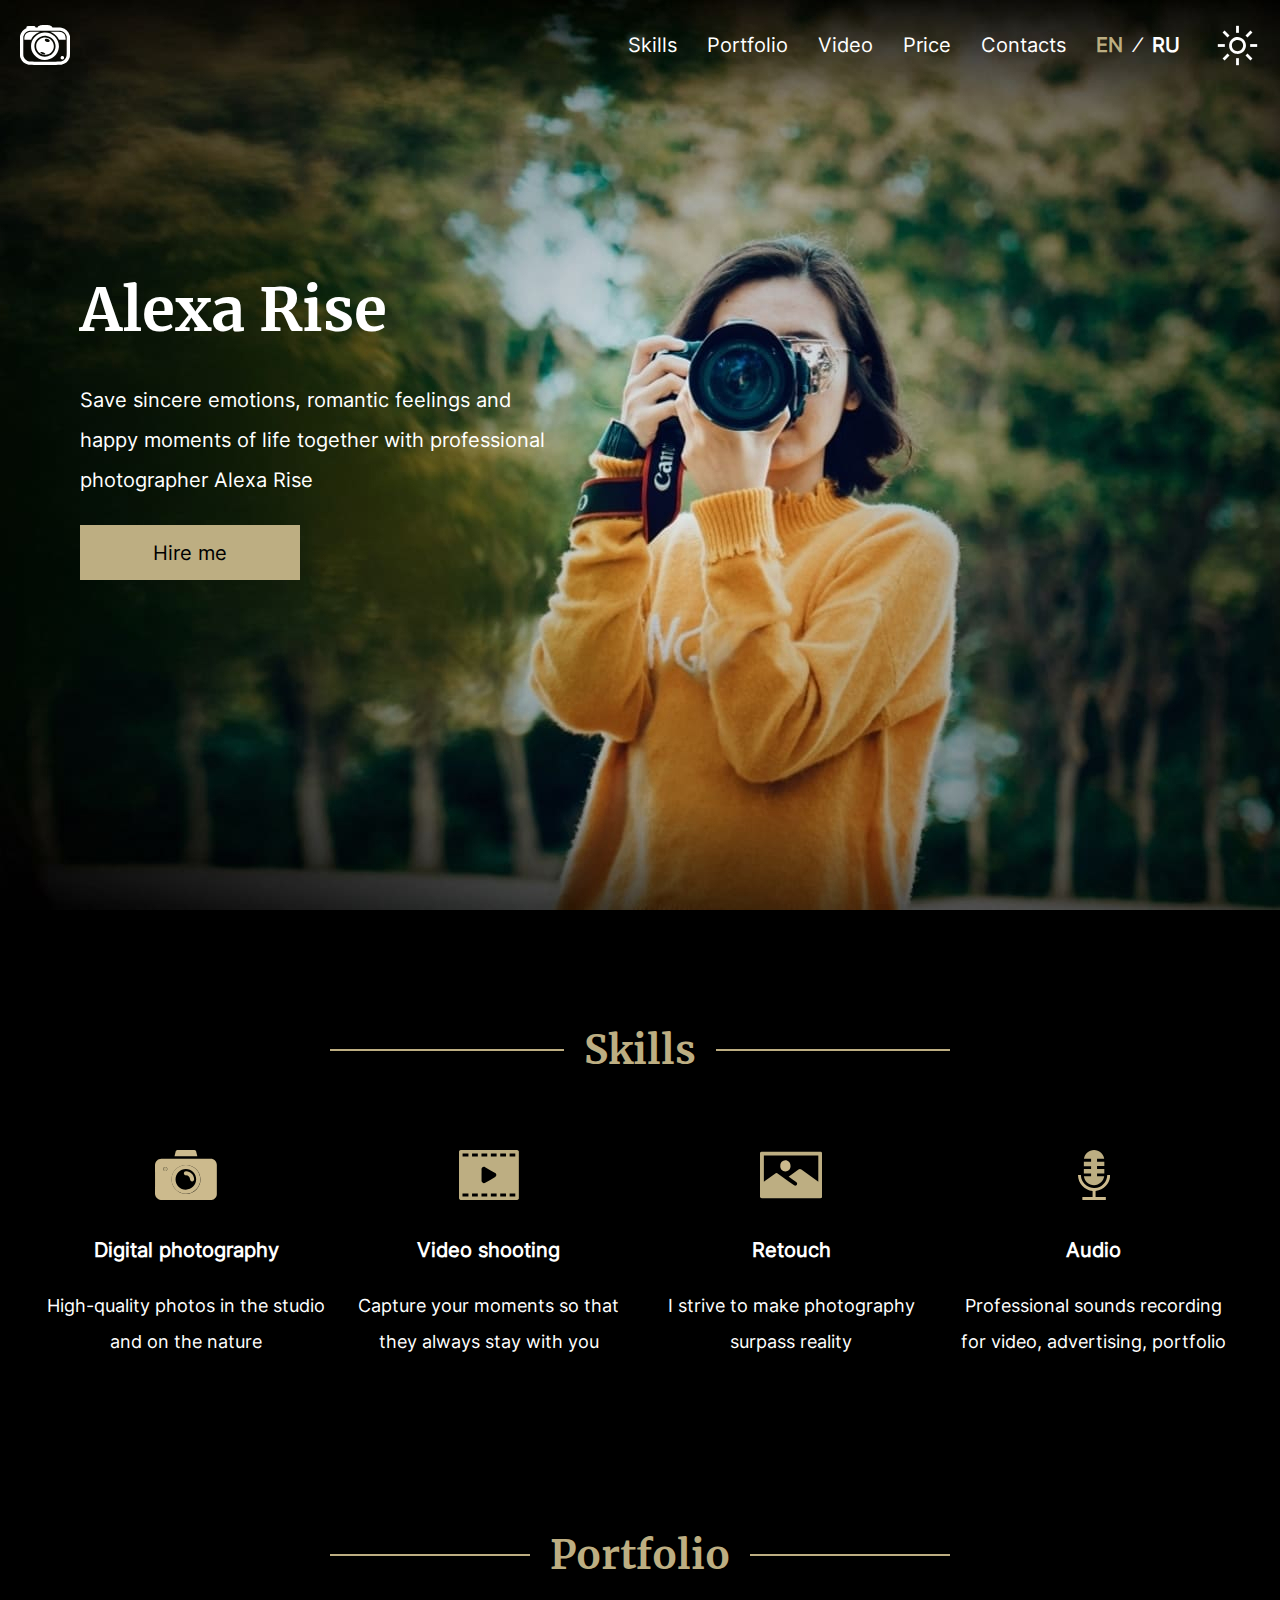
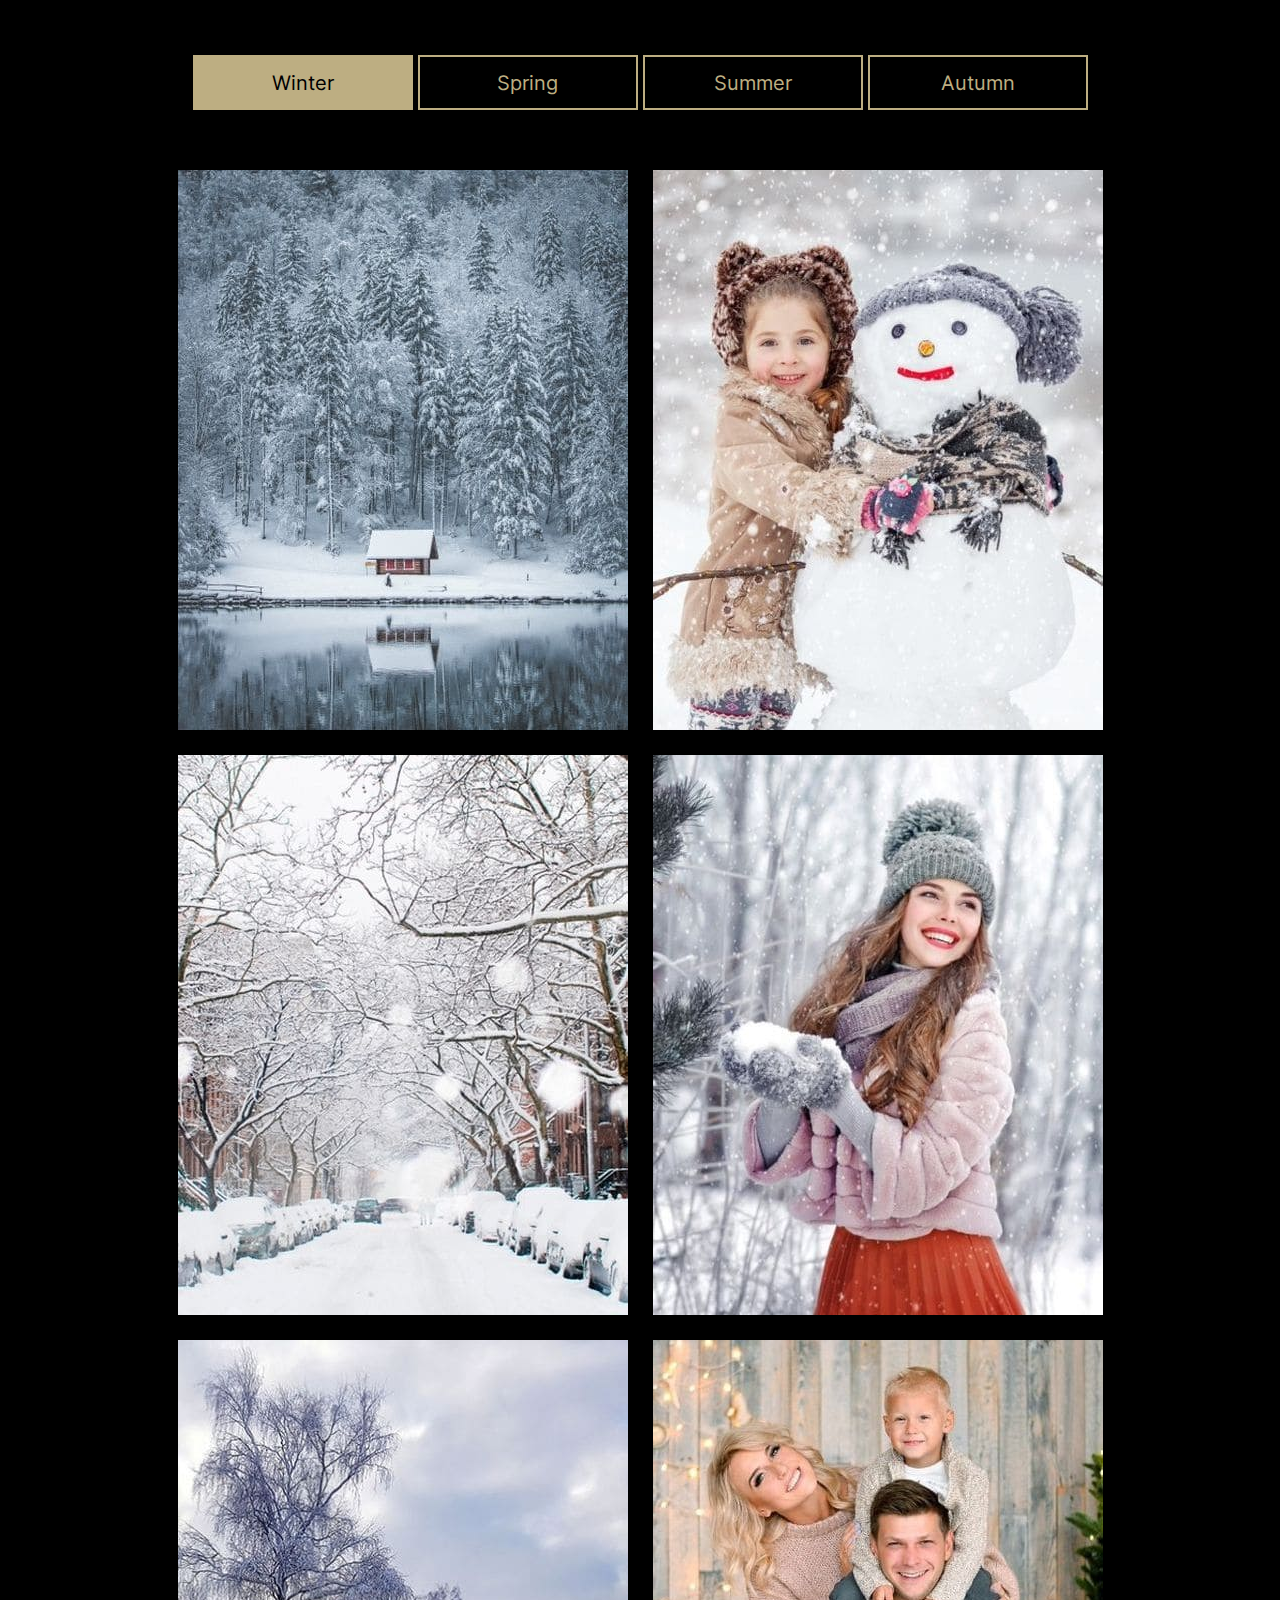
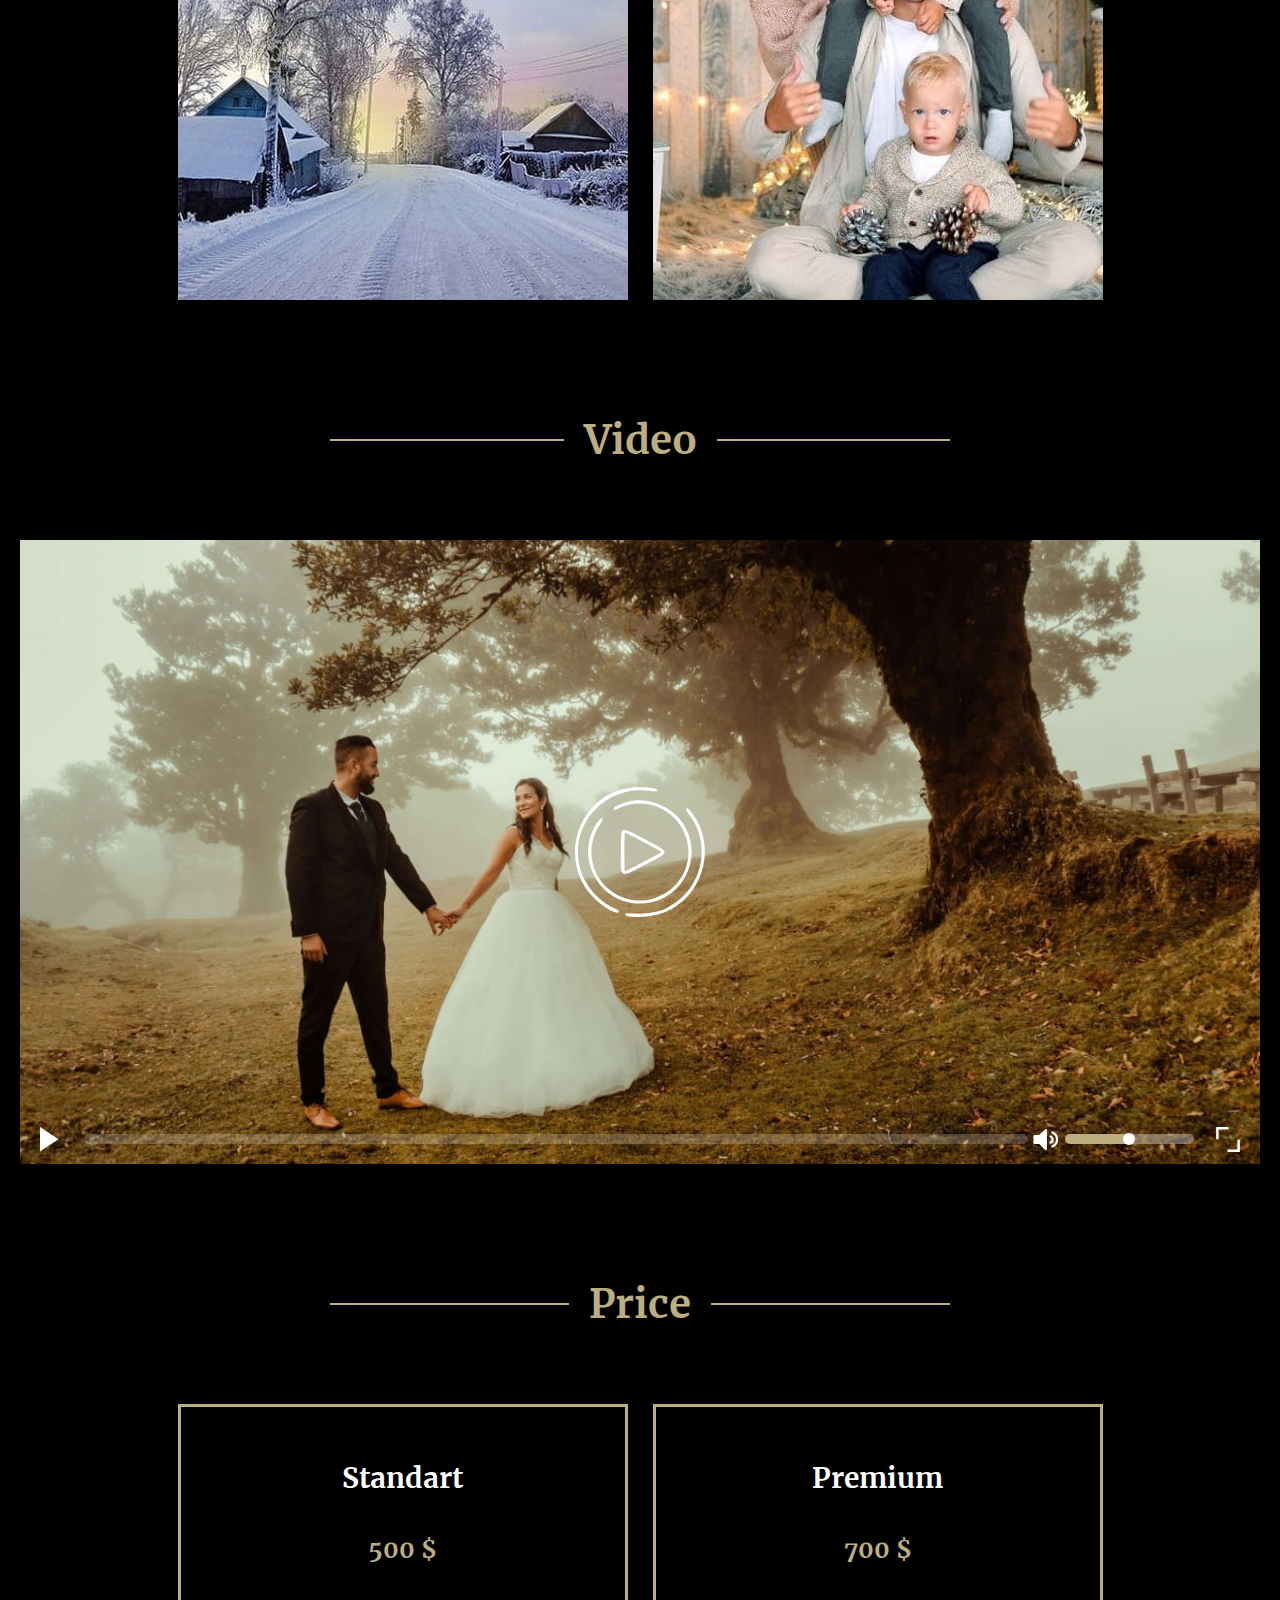
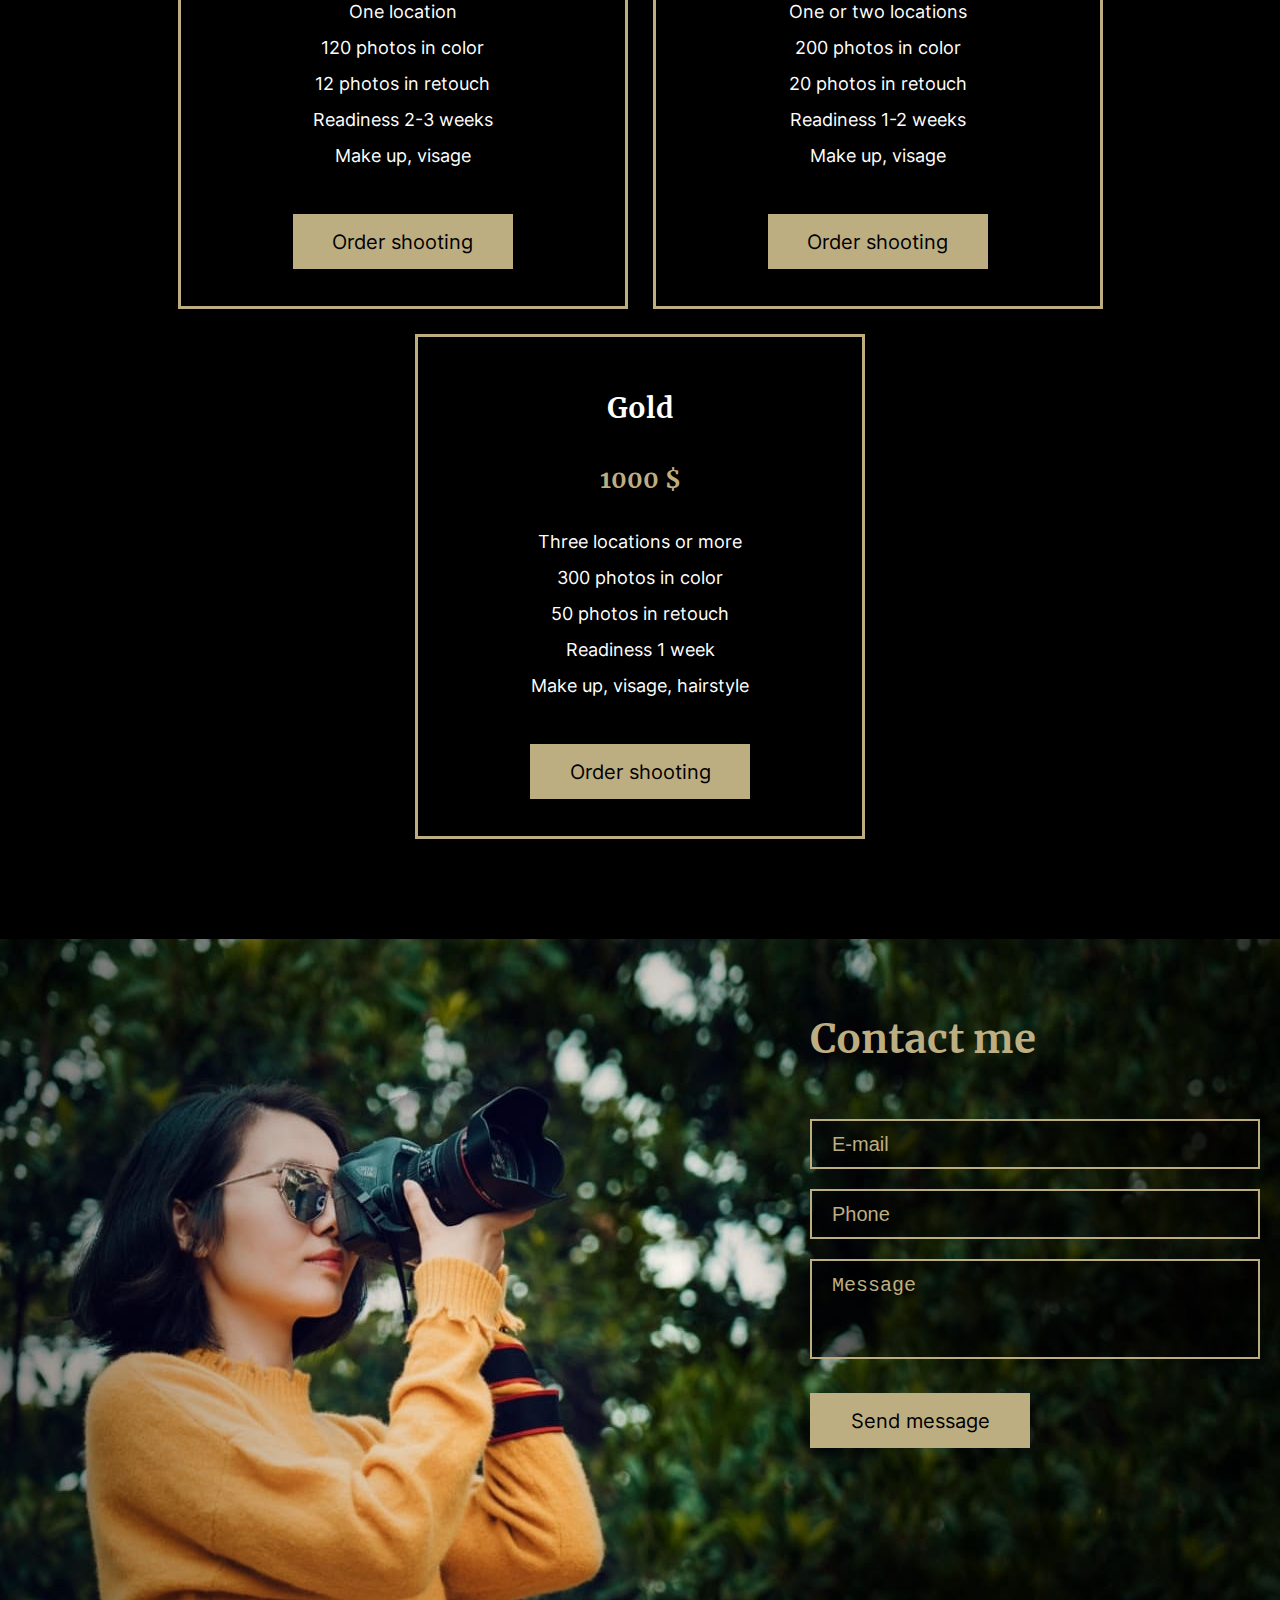
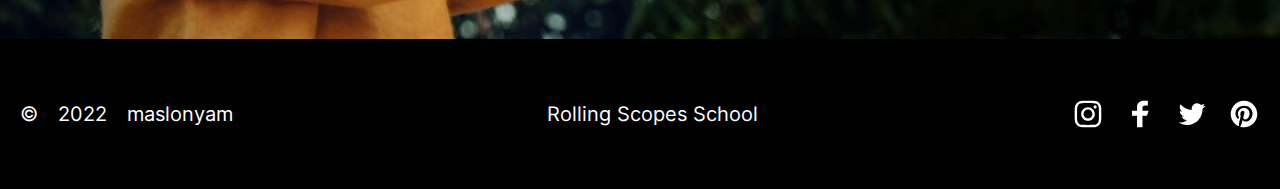
==== commit d246d6ad: "feat: add poster for video player" ====
--- a/portfolio/index.html
+++ b/portfolio/index.html
@@ -114,14 +114,15 @@
           <h2 class="section-title" data-i18="video">Video</h2>
         </div>
         <div class="video-player">
-          <video class="video-player__viewer" src="assets/video/video.mp4"></video>
+          <video class="video-player__viewer" poster="assets/img/video__temp-player.jpg" src="assets/video/video.mp4"></video>
           <button class="video-player__button" type="button"></button>
           <div class="video-player__control-panel">
             <button class="control-panel__play control-button"></button>
             <div class="control-panel__progress-bar">
               <div class="progress-bar__fill"></div>
             </div>
-            <input class="control-panel__volume" type="range" name="volume" min="0" max="1" step="0.05" calue="1">
+            <button class="control-button__volume-button control-button"></button>
+            <input class="control-panel__volume-range" type="range" name="volume" min="0" max="1" step="0.05" value="0.5"></input>
             <button class="control-panel__fullscreen control-button"></button>
           </div>
         </div>
--- a/portfolio/style.css
+++ b/portfolio/style.css
@@ -12,6 +12,7 @@
   --acc-font: 24px;
   --des-font: 18px;
   --l-h: 2em;
+  --volume-value: 50%;
 }
 
 @font-face {
@@ -421,6 +422,7 @@
   display: flex;
   align-items: center;
   justify-content: center;
+  overflow-y: hidden;
   background-repeat: no-repeat;
   background-position: center 0;
 }
@@ -428,7 +430,7 @@
 .video-player__viewer {
   width: 100%;
   height: 100%;
-  object-fit: fill;
+  object-fit: contain;
   cursor: pointer;
 }
 
@@ -453,6 +455,7 @@
   width: 100%;
   height: 50px;
   background-color: transparent;
+  transition: 0.5s;
 }
 
 .control-button {
@@ -478,6 +481,54 @@
     hue-rotate(296deg) brightness(110%) contrast(101%);
 }
 
+.control-button__volume-button {
+  margin: 2px 5px;
+  background-image: url("./assets/svg/video-player__volume.svg");
+  filter: brightness(0) saturate(100%) invert(99%) sepia(0%) saturate(0%)
+    hue-rotate(296deg) brightness(110%) contrast(101%);
+}
+
+.control-button__volume-button.mute {
+  background-image: url("./assets/svg/video-player__mute.svg");
+}
+
+.control-panel__volume-range {
+  position: relative;
+  background-color: rgba(255, 255, 255, 0.2);
+  border-radius: 10px;
+  appearance: none;
+}
+
+.control-panel__volume-range:hover {
+  cursor: pointer;
+}
+
+.control-panel__volume-range::-webkit-slider-thumb {
+  position: relative;
+  z-index: 1;
+  width: 10px;
+  height: 10px;
+  background: var(--color-white);
+  border-radius: 5px;
+  transform: scale(1.2);
+  cursor: pointer;
+  appearance: none;
+}
+
+.control-panel__volume-range:hover::-webkit-slider-thumb {
+  background-color: var(--color-gold);
+  transform: scale(1.5);
+}
+
+.control-panel__volume-range::-webkit-slider-runnable-track {
+  background: linear-gradient(to right, var(--color-gold), var(--color-gold))
+  rgba(255, 255, 255, 0.2);
+  background-repeat: no-repeat;
+  background-size: var(--volume-value) 100%;
+  border-radius: 10px;
+  appearance: none;
+}
+
 .control-panel__fullscreen {
   background-image: url("./assets/svg/video-player__fullscreen.svg");
 }
@@ -491,7 +542,7 @@
 .control-panel__progress-bar {
   width: 80%;
   height: 10px;
-  background-color: var(--color-white);
+  background-color: rgba(255, 255, 255, 0.2);
   border-radius: 10px;
 }
 
@@ -931,6 +982,10 @@
     width: 100%;
   }
 
+  .portfolio-item {
+    height: 100%;
+  }
+
   .video-player__control-panel {
     height: 30px;
   }
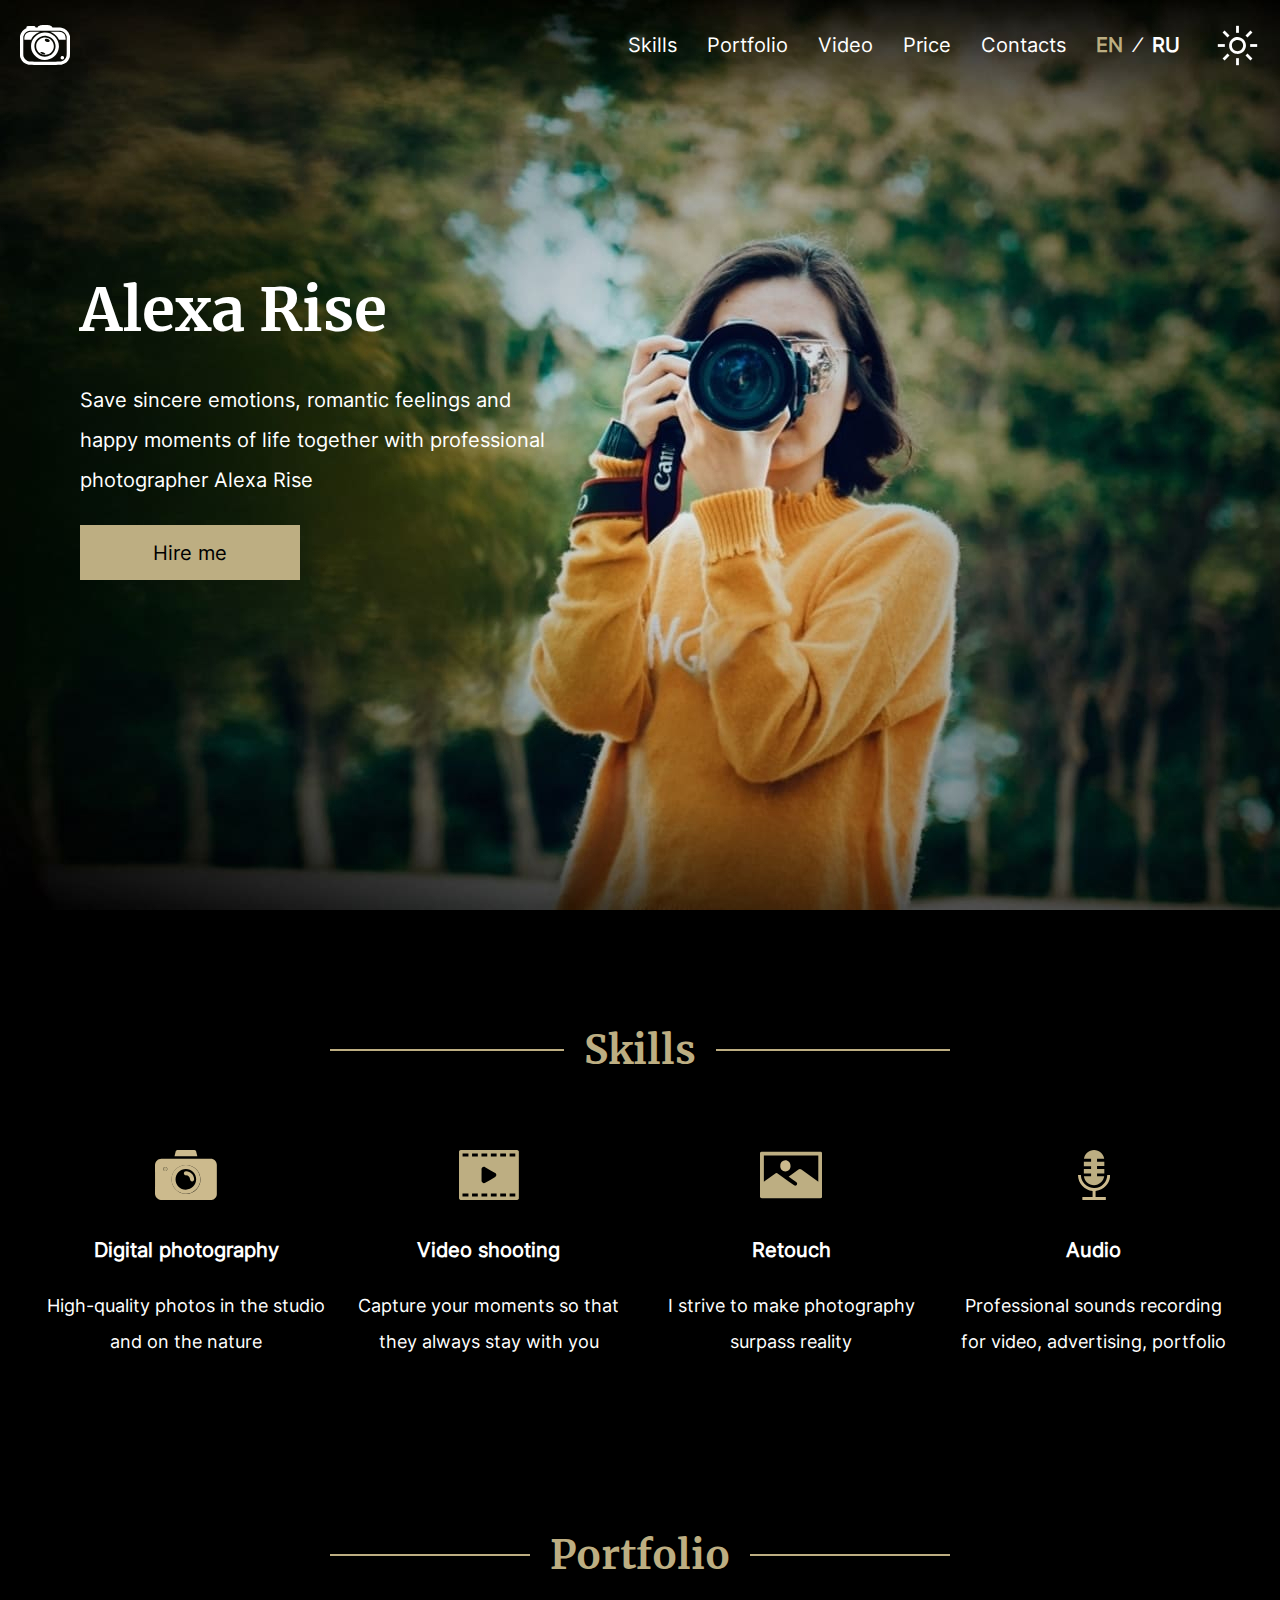
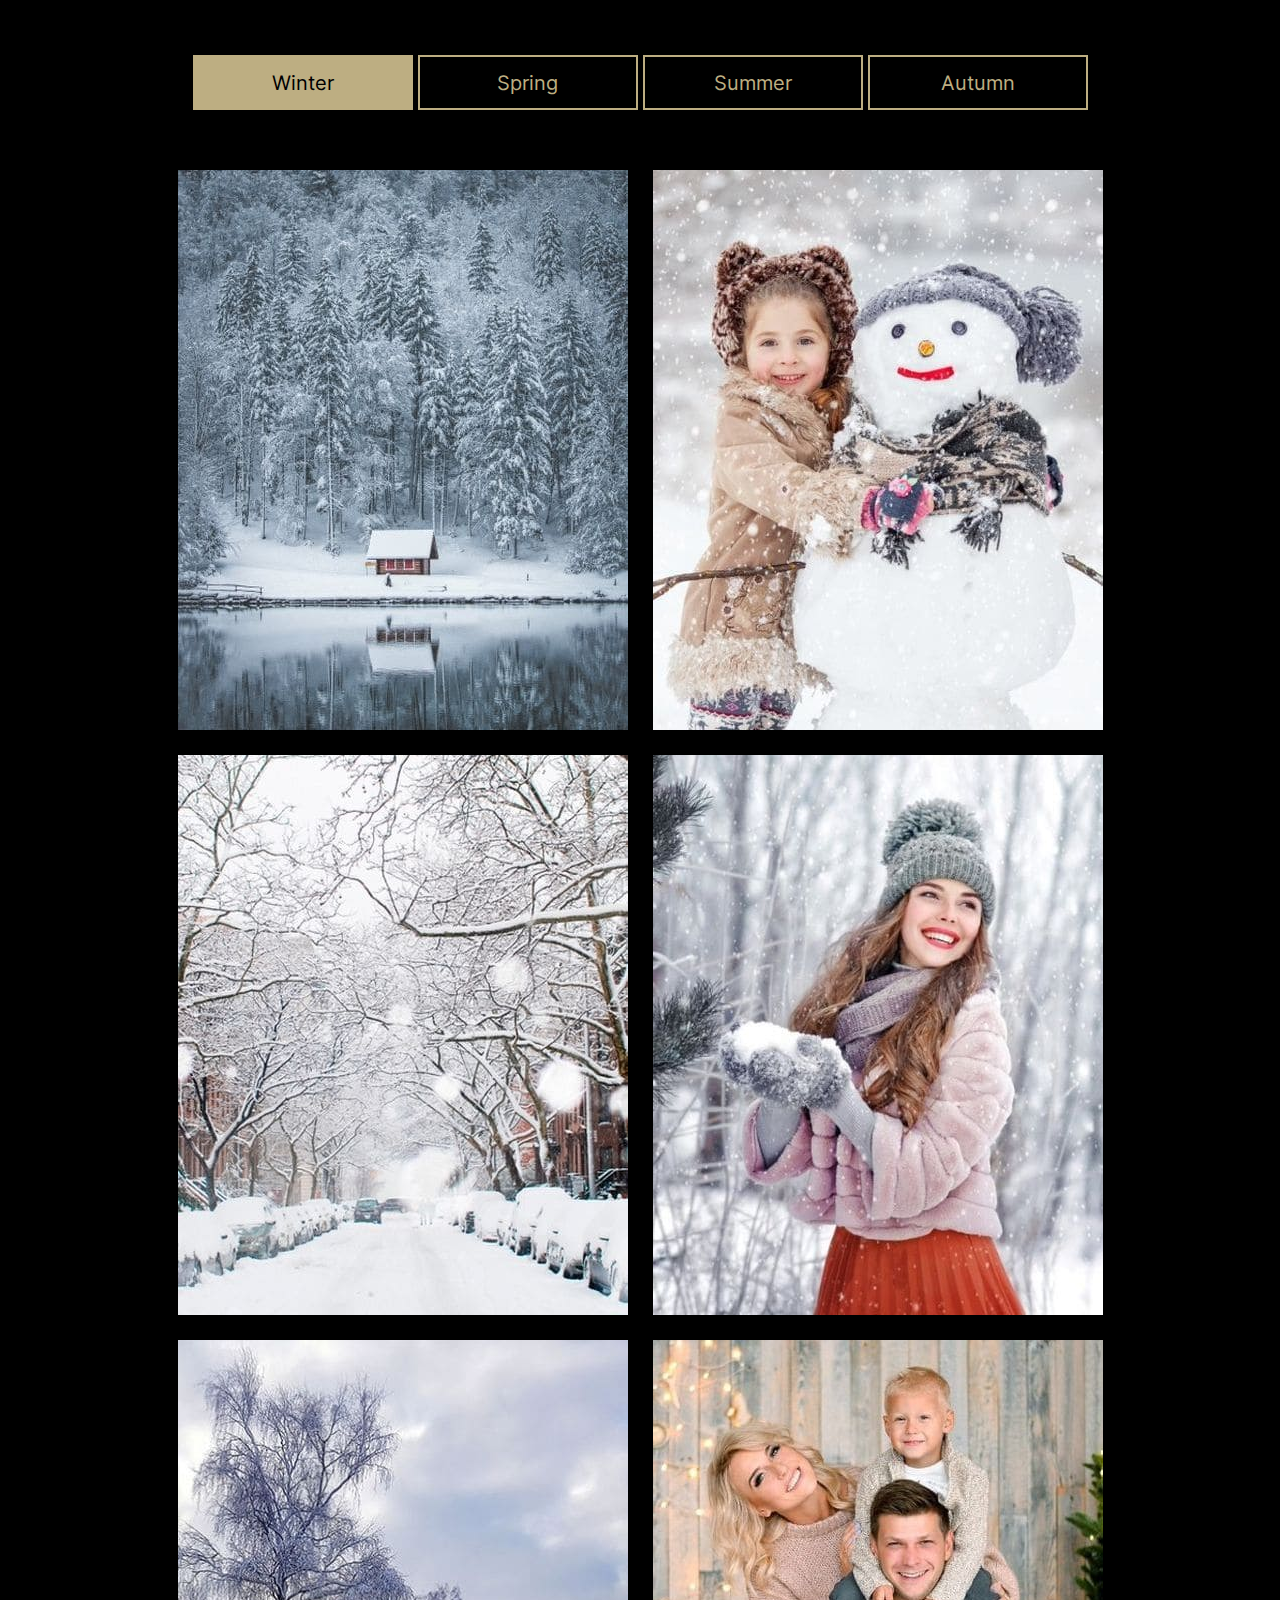
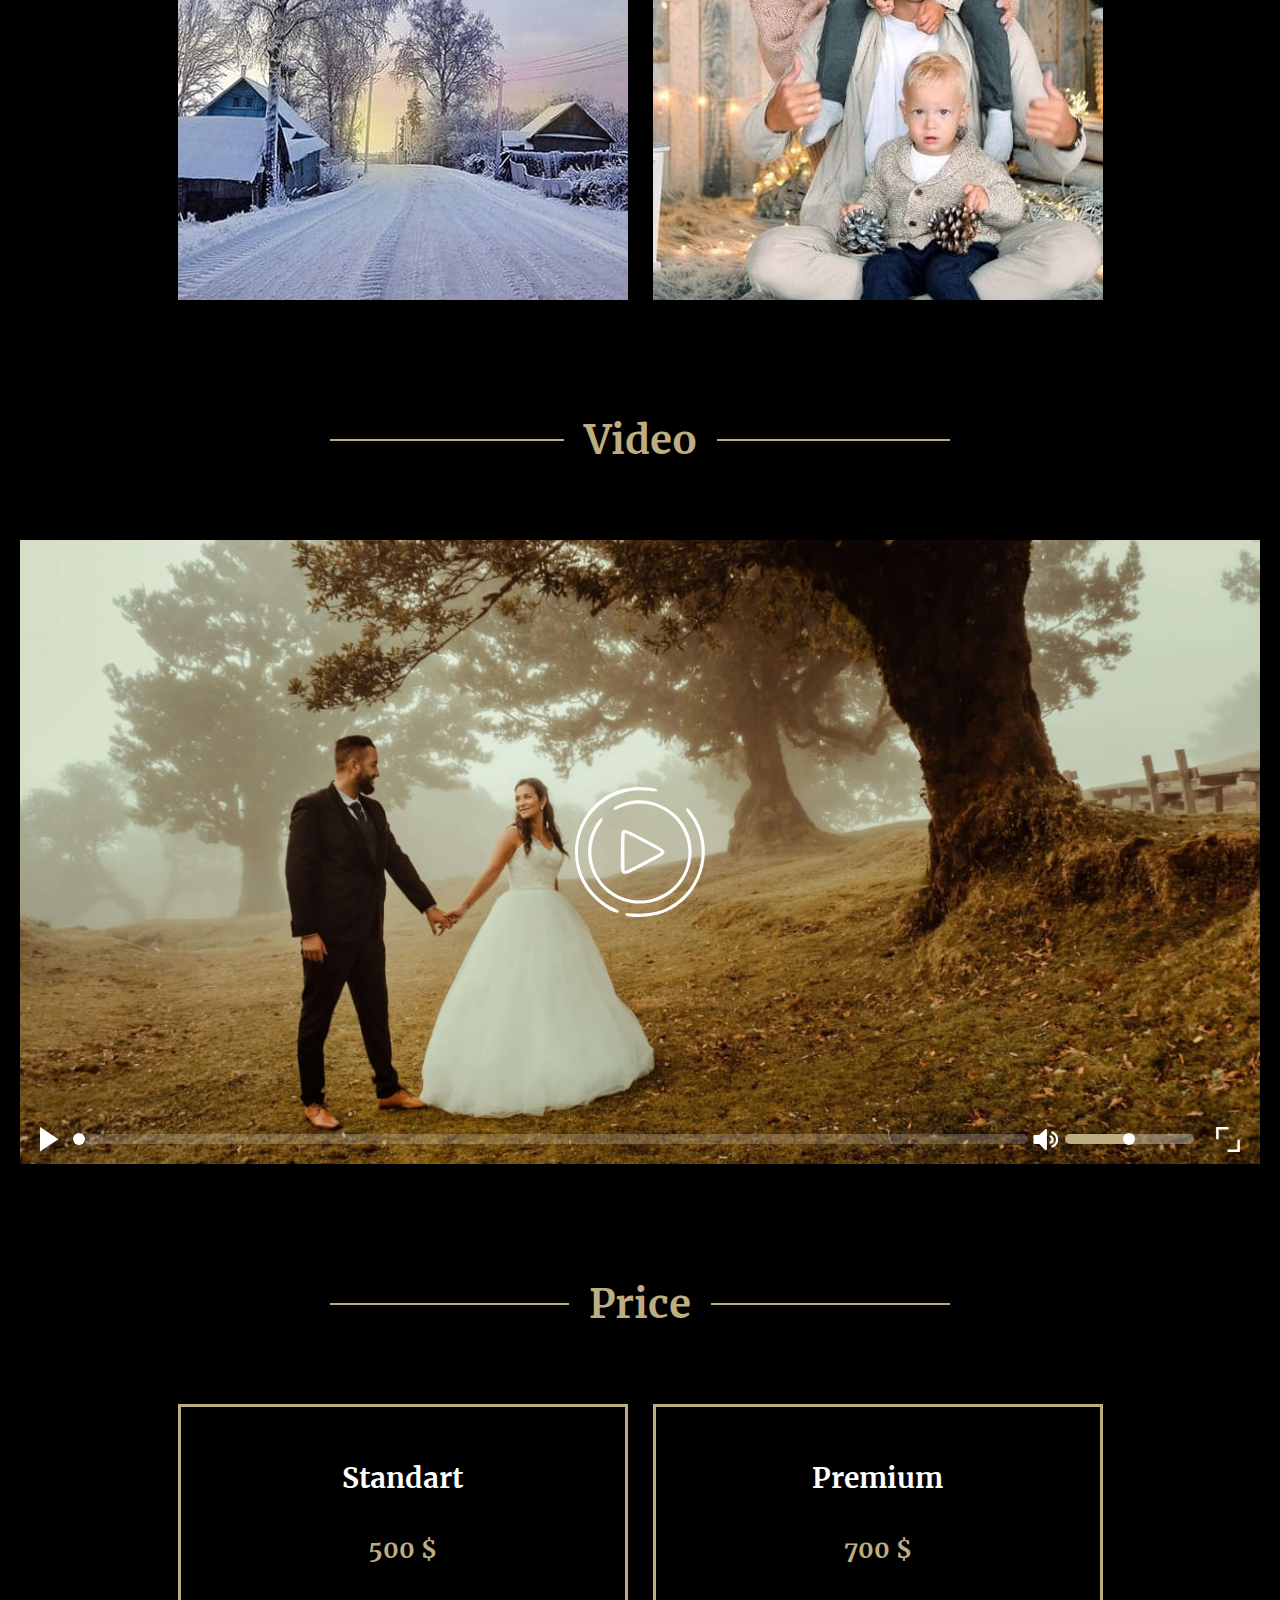
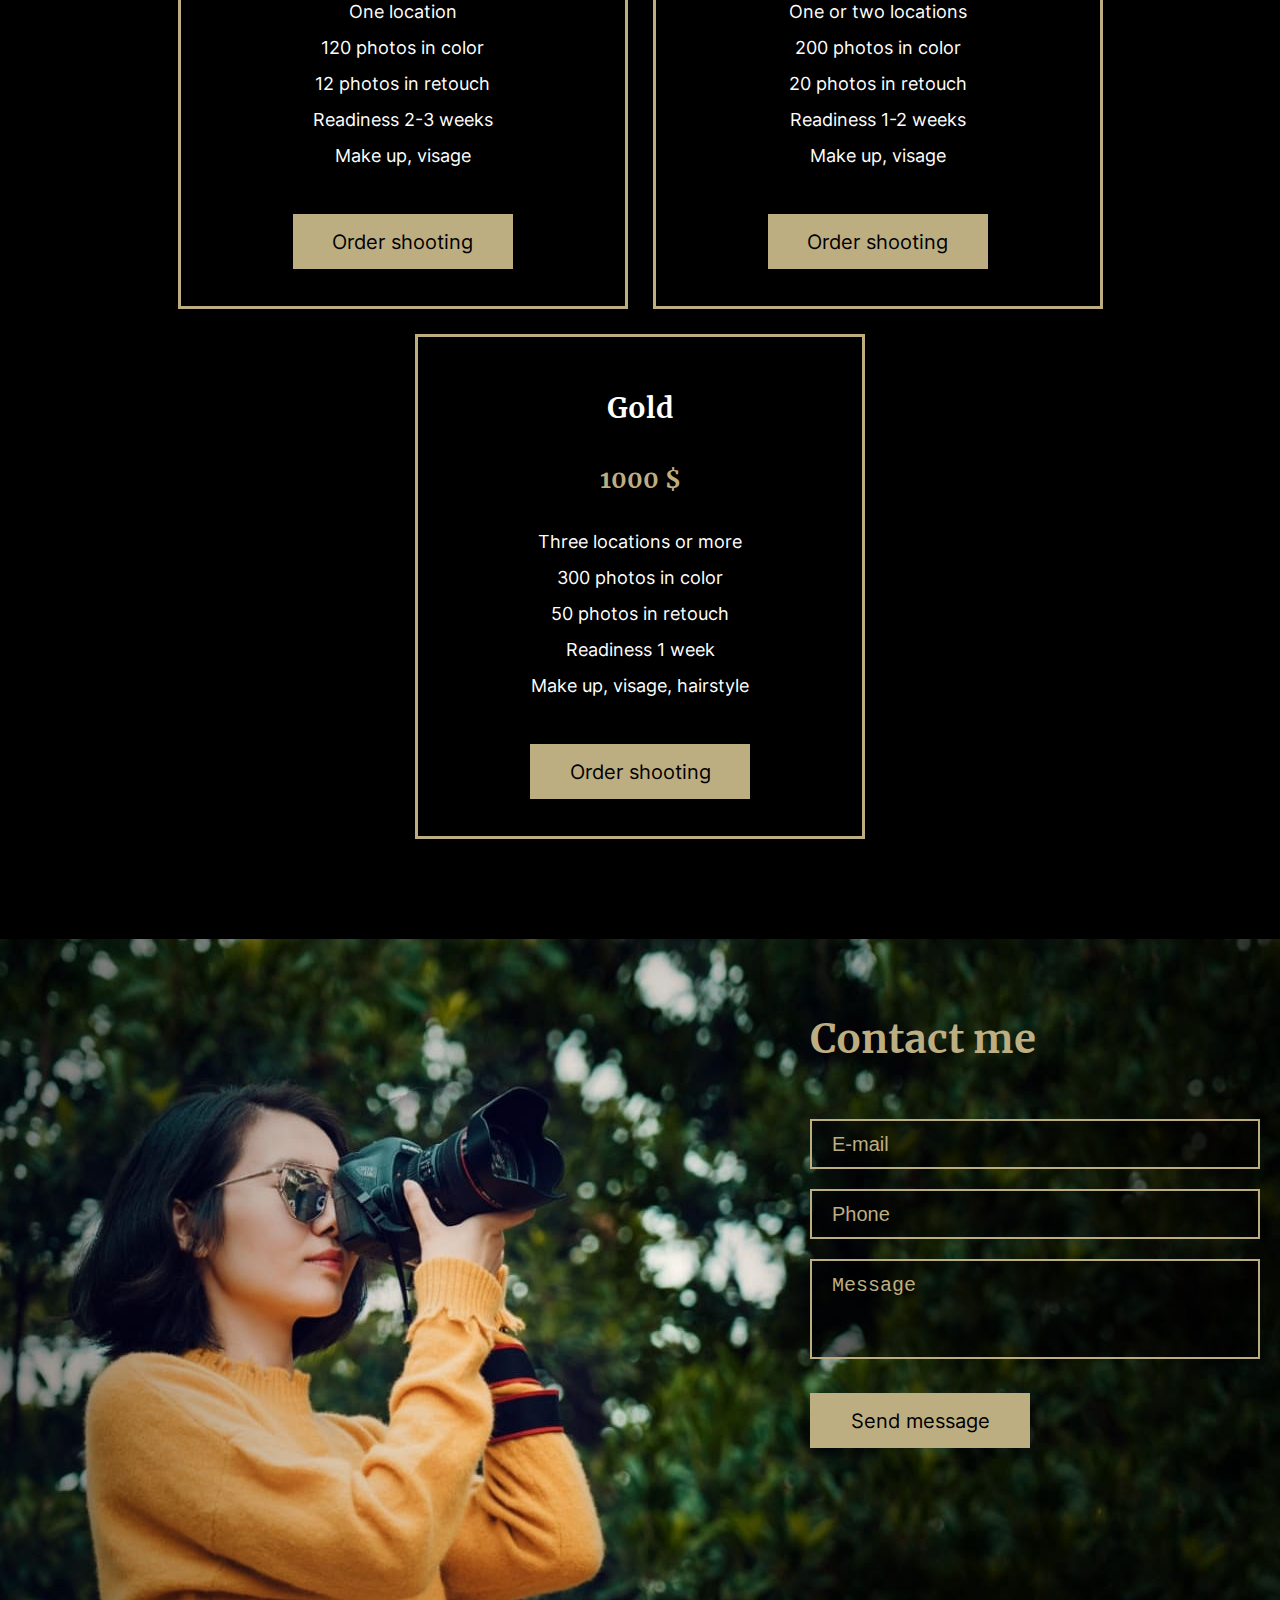
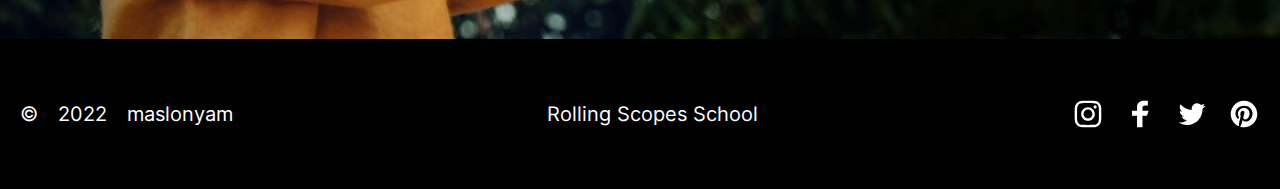
==== commit 8b87a650: "feat: add function for progress control" ====
--- a/portfolio/index.html
+++ b/portfolio/index.html
@@ -119,7 +119,7 @@
           <div class="video-player__control-panel">
             <button class="control-panel__play control-button"></button>
             <div class="control-panel__progress-bar">
-              <div class="progress-bar__fill"></div>
+              <div class="progress-bar__fill"><span class="fill__thumb"></span></div>
             </div>
             <button class="control-button__volume-button control-button"></button>
             <input class="control-panel__volume-range" type="range" name="volume" min="0" max="1" step="0.05" value="0.5"></input>
--- a/portfolio/style.css
+++ b/portfolio/style.css
@@ -1,3 +1,6 @@
+/* stylelint-disable prettier/prettier */
+/* stylelint-disable color-function-notation */
+/* stylelint-disable alpha-value-notation */
 /* stylelint-disable selector-class-pattern */
 :root {
   --color-gold: #bdae82;
@@ -521,8 +524,7 @@
 }
 
 .control-panel__volume-range::-webkit-slider-runnable-track {
-  background: linear-gradient(to right, var(--color-gold), var(--color-gold))
-  rgba(255, 255, 255, 0.2);
+  background: linear-gradient(to right, var(--color-gold), var(--color-gold)) rgba(255, 255, 255, 0.2);
   background-repeat: no-repeat;
   background-size: var(--volume-value) 100%;
   border-radius: 10px;
@@ -547,10 +549,27 @@
 }
 
 .progress-bar__fill {
+  position: relative;
   width: 0%;
   height: 100%;
   background-color: var(--color-gold);
   border-radius: 10px;
+}
+
+.fill__thumb {
+  position: absolute;
+  right: 0;
+  display: block;
+  width: 10px;
+  height: 10px;
+  background-color: var(--color-white);
+  border-radius: 10px;
+  transform: scale(1.2);
+}
+
+.control-panel__progress-bar:hover .fill__thumb {
+  background-color: var(--color-gold);
+  transform: scale(1.5);
 }
 
 .price-list {
